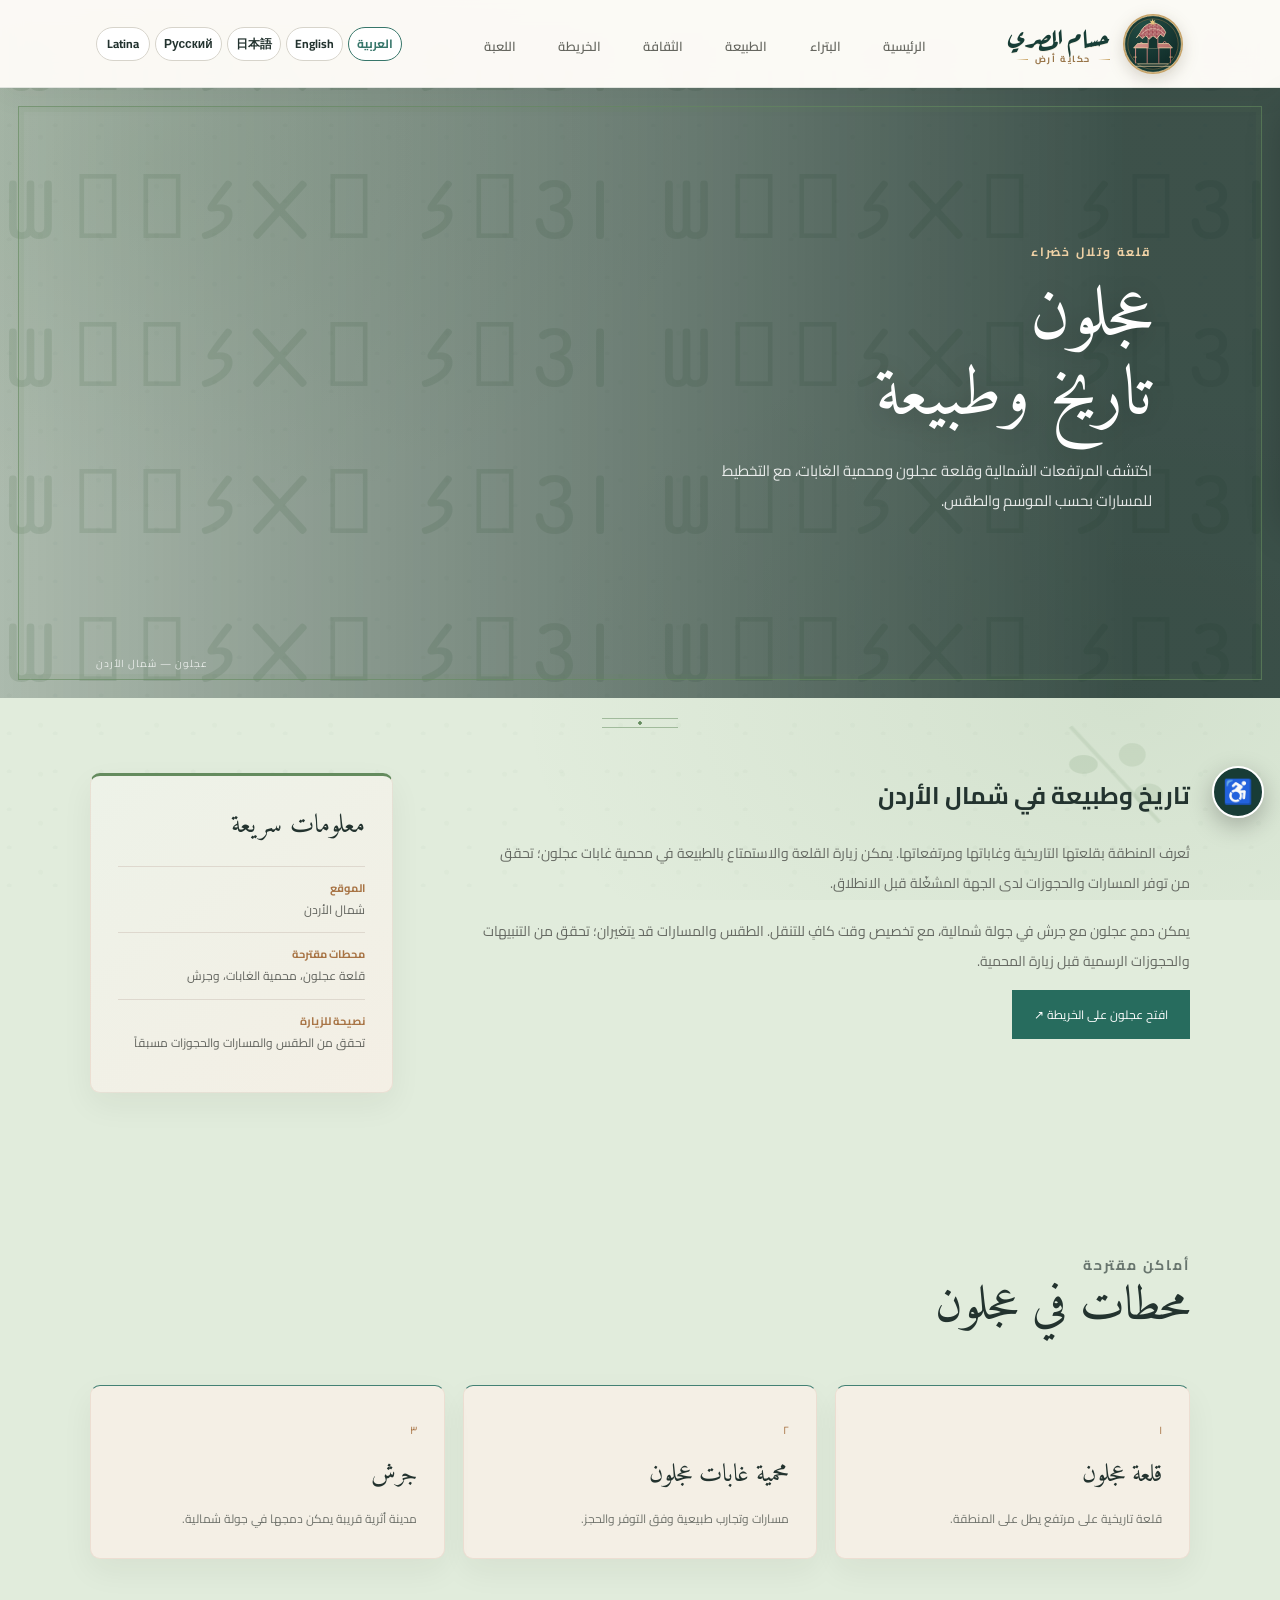
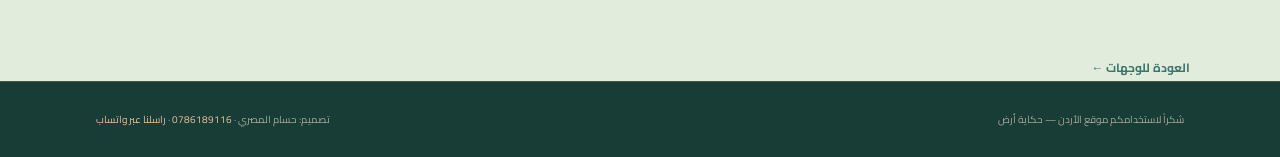
==== ajloun.html @ 3e98d887 "Improve responsive layout and mobile game controls" ====
<!doctype html>
<html lang="ar" dir="rtl">
<head>
  <meta charset="utf-8">
  <meta name="viewport" content="width=device-width, initial-scale=1">
  <meta name="description" content="دليل زيارة عجلون: القلعة التاريخية ومحمية الغابات ونصائح التحقق من المسارات.">
  <meta name="robots" content="index, follow, max-image-preview:large">
  <title>عجلون | دليل الزيارة</title>
  <link rel="stylesheet" href="style.css?v=2">
</head>
<body class="page-ajloun">
  <header class="site-header">
    <a class="brand" href="hussam.html"><img class="brand-mark" src="brand-mark.svg" alt=""><span><strong>حسام المصري</strong><small>حكاية أرض</small></span></a>
    <nav class="main-nav" aria-label="التنقل الرئيسي">
      <a href="hussam.html">الرئيسية</a><a href="petra.html">البتراء</a><a href="nature.html">الطبيعة</a><a href="culture.html">الثقافة</a><a href="map.html">الخريطة</a><a href="game.html">اللعبة</a>
    </nav>
  </header>
  <main id="main-content">
    <section class="hero article-hero hero-ajloun">
      <div class="hero-content"><p class="eyebrow">قلعة وتلال خضراء</p><h1>عجلون<br>تاريخ وطبيعة</h1><p class="hero-copy">اكتشف المرتفعات الشمالية وقلعة عجلون ومحمية الغابات، مع التخطيط للمسارات بحسب الموسم والطقس.</p></div>
      <div class="hero-caption">عجلون — شمال الأردن</div>
    </section>
    <section class="article-layout section-wrap">
      <article class="article-copy">
        <h2>تاريخ وطبيعة في شمال الأردن</h2>
        <p>تُعرف المنطقة بقلعتها التاريخية وغاباتها ومرتفعاتها. يمكن زيارة القلعة والاستمتاع بالطبيعة في محمية غابات عجلون؛ تحقق من توفر المسارات والحجوزات لدى الجهة المشغّلة قبل الانطلاق.</p>
        <p>يمكن دمج عجلون مع جرش في جولة شمالية، مع تخصيص وقت كافٍ للتنقل. الطقس والمسارات قد يتغيران؛ تحقق من التنبيهات والحجوزات الرسمية قبل زيارة المحمية.</p>
        <a class="button button-dark" href="https://www.google.com/maps/search/?api=1&amp;query=Ajloun%2C%20Jordan" target="_blank" rel="noopener noreferrer">افتح عجلون على الخريطة ↗</a>
      </article>
      <aside class="fact-card">
        <h3>معلومات سريعة</h3>
        <ul>
          <li><strong>الموقع</strong>شمال الأردن</li>
          <li><strong>محطات مقترحة</strong>قلعة عجلون، محمية الغابات، وجرش</li>
          <li><strong>نصيحة للزيارة</strong>تحقق من الطقس والمسارات والحجوزات مسبقاً</li>
        </ul>
      </aside>
    </section>
    <section class="section-wrap">
      <div class="section-heading"><p class="eyebrow eyebrow-dark">أماكن مقترحة</p><h2>محطات في عجلون</h2></div>
      <div class="culture-list">
        <article class="culture-item"><span>١</span><h3>قلعة عجلون</h3><p>قلعة تاريخية على مرتفع يطل على المنطقة.</p></article>
        <article class="culture-item"><span>٢</span><h3>محمية غابات عجلون</h3><p>مسارات وتجارب طبيعية وفق التوفر والحجز.</p></article>
        <article class="culture-item"><span>٣</span><h3>جرش</h3><p>مدينة أثرية قريبة يمكن دمجها في جولة شمالية.</p></article>
      </div>
    </section>
    <p class="section-wrap"><a class="text-link" href="hussam.html#destinations">العودة للوجهات ←</a></p>
  </main>
  <footer class="site-footer">
    <span>شكراً لاستخدامكم موقع الأردن — حكاية أرض</span>
    <span>تصميم: حسام المصري · <a href="tel:0786189116" dir="ltr">0786189116</a> · <a href="https://wa.me/962786189116?text=%D9%85%D8%B1%D8%AD%D8%A8%D8%A7" target="_blank" rel="noopener noreferrer">راسلنا عبر واتساب</a></span>
  </footer>
  <script src="translation.js" defer></script>
  <script src="accessibility.js" defer></script>
</body>
</html>
---- style.css ----
@import url('https://fonts.googleapis.com/css2?family=Amiri:wght@400;700&family=Aref+Ruqaa:wght@400;700&family=Cairo:wght@400;500;600;700;800&family=Noto+Sans+Nabataean&display=swap');

:root {
  color-scheme: light;
  --ink: #23332f;
  --muted: #727a72;
  --sand: #f4efe5;
  --rust: #a87445;
  --deep: #183c36;
}

* { box-sizing: border-box; }
html { scroll-behavior: smooth; }
body { margin: 0; color: var(--ink); background: #fcfaf6; font-family: "Cairo", Arial, sans-serif; }
a { color: inherit; text-decoration: none; }

.site-header {
  min-height: 82px; padding: 0 7.5%; display: flex; align-items: center;
  justify-content: space-between; gap: 30px; background: #fff;
}
.brand { display: inline-flex; align-items: center; gap: 12px; color: #173d36; font-size: 21px; font-weight: 800; line-height: 1.15; transition: color .2s ease; }
.brand > span { display: flex; flex-direction: column; align-items: flex-start; }
.brand strong { color: inherit; font-family: "Aref Ruqaa", "Amiri", serif; font-size: 27px; font-weight: 700; line-height: 1; white-space: nowrap; text-shadow: 0 1px 0 rgba(198, 162, 103, .14); }
.brand small { display: flex; align-items: center; gap: 7px; margin-top: 5px; color: #987549; font-size: 9px; font-weight: 700; letter-spacing: 1.6px; }
.brand small::before, .brand small::after { width: 12px; height: 1px; background: linear-gradient(90deg, transparent, #c9a363); content: ""; }
.brand-mark { width: 62px; height: 62px; display: block; flex: 0 0 auto; object-fit: contain; filter: drop-shadow(0 5px 8px rgba(67, 48, 23, .2)); transition: transform .25s ease, filter .25s ease; }
.brand:hover { color: #987549; }
.brand:hover .brand-mark { transform: translateY(-2px); filter: drop-shadow(0 7px 10px rgba(150, 112, 52, .32)); }
.main-nav { display: flex; align-items: center; gap: clamp(18px, 3.3vw, 48px); }
.main-nav a { position: relative; padding: 30px 0 26px; color: #65665f; font-size: 13px; font-weight: 600; transition: color .2s ease; }
.main-nav a:hover, .main-nav a.active { color: var(--rust); }
.main-nav a.active::after { position: absolute; right: 0; bottom: 17px; width: 20px; height: 2px; background: var(--rust); content: ""; }

.hero { position: relative; min-height: 570px; display: flex; align-items: center; padding: 70px 10%; color: #fff; background-position: center; background-size: cover; isolation: isolate; }
.hero::before { position: absolute; z-index: -1; inset: 0; background: linear-gradient(90deg, rgba(20,25,22,.75), rgba(20,25,22,.26) 72%, rgba(20,25,22,.12)); content: ""; }
.hero-home { background-image: url("https://thumb.wikimedia.org/wikipedia/commons/thumb/c/c4/Al_Khazneh_02.jpg/1280px-Al_Khazneh_02.jpg"); }
.hero-petra { background-image: url("https://thumb.wikimedia.org/wikipedia/commons/thumb/6/62/Al_Khazneh_Petra_edit_2.jpg/1280px-Al_Khazneh_Petra_edit_2.jpg"); }
.hero-amman { background-image: url("https://thumb.wikimedia.org/wikipedia/commons/thumb/7/7f/Amman%2C_City_centre%2C_Jordan.jpg/1280px-Amman%2C_City_centre%2C_Jordan.jpg"); }
.hero-ajloun { background-image: url("https://thumb.wikimedia.org/wikipedia/commons/thumb/4/4d/Ajloun_Forest_Reserve_in_Jordan_kz05.jpg/1280px-Ajloun_Forest_Reserve_in_Jordan_kz05.jpg"); }
.hero-aqaba { background-image: url("https://thumb.wikimedia.org/wikipedia/commons/thumb/4/40/Aqaba_jordan_gandor_2024_%282%29.jpg/1280px-Aqaba_jordan_gandor_2024_%282%29.jpg"); }
.hero-nature { background-image: url("https://thumb.wikimedia.org/wikipedia/commons/thumb/c/c2/Wadi_rum_desert.jpg/1280px-Wadi_rum_desert.jpg"); }
.hero-culture { background-image: url("https://thumb.wikimedia.org/wikipedia/commons/thumb/7/7f/Amman%2C_City_centre%2C_Jordan.jpg/1280px-Amman%2C_City_centre%2C_Jordan.jpg"); }
.hero-content { max-width: 610px; }
.eyebrow { margin: 0 0 15px; color: #efd1a5; font-size: 12px; font-weight: 700; letter-spacing: 2px; }
h1, h2, h3, p { margin-top: 0; }
.hero h1 { margin-bottom: 20px; font-family: "Amiri", Georgia, serif; font-size: clamp(48px, 7vw, 83px); font-weight: 400; line-height: 1.13; }
.hero-copy { max-width: 475px; margin-bottom: 30px; color: rgba(255,255,255,.86); font-size: 15px; line-height: 2; }
.button { display: inline-flex; align-items: center; gap: 20px; padding: 12px 21px; border: 1px solid rgba(255,255,255,.65); color: #fff; font-size: 12px; transition: background .2s ease, color .2s ease; }
.button:hover { color: var(--ink); background: #fff; }
.hero-caption { position: absolute; left: 7.5%; bottom: 25px; color: rgba(255,255,255,.75); font-size: 10px; letter-spacing: 1px; }

.section-wrap { width: min(1120px, 85%); margin: 0 auto; }
.intro { display: grid; grid-template-columns: 1fr 1fr; gap: 70px; align-items: end; padding: 82px 0 52px; }
.eyebrow-dark { color: var(--rust); }
.intro h2, .section-heading h2 { margin: 0; font-family: "Amiri", Georgia, serif; font-size: clamp(34px, 4vw, 48px); font-weight: 400; line-height: 1.2; }
.intro > p { margin: 0; color: #71736c; font-size: 14px; line-height: 2.2; }
.feature-grid { display: grid; grid-template-columns: repeat(3, 1fr); gap: 22px; padding-bottom: 90px; }
.feature-card { position: relative; min-height: 355px; display: flex; flex-direction: column; justify-content: flex-end; overflow: hidden; padding: 25px; color: #fff; isolation: isolate; }
.feature-card::after { position: absolute; z-index: -1; inset: 0; background: linear-gradient(180deg, transparent 20%, rgba(15,18,16,.76)); content: ""; transition: background .25s ease; }
.feature-card:hover::after { background: linear-gradient(180deg, rgba(15,18,16,.05), rgba(15,18,16,.88)); }
.feature-card img { position: absolute; z-index: -2; inset: 0; width: 100%; height: 100%; object-fit: cover; transition: transform .45s ease; }
.feature-card:hover img { transform: scale(1.05); }
.card-number { margin-bottom: 7px; color: #e8c69d; font-size: 10px; letter-spacing: 1.5px; }
.card-title { font-family: "Amiri", Georgia, serif; font-size: 29px; }
.card-link { margin-top: 6px; color: rgba(255,255,255,.76); font-size: 11px; }
.quote-band { padding: 56px 20px; color: #fff; text-align: center; background: var(--deep); }
.quote-band p { margin-bottom: 9px; font-family: "Amiri", Georgia, serif; font-size: clamp(25px, 4vw, 38px); }
.quote-band span { color: #c7b294; font-size: 11px; }

.article-hero { min-height: 470px; }
.article-hero h1 { font-size: clamp(48px, 6vw, 70px); }
.article-layout { display: grid; grid-template-columns: minmax(0, 1.4fr) minmax(230px, .6fr); gap: 65px; padding: 75px 0; }
.article-copy h2, .section-heading h2 { margin-bottom: 20px; }
.article-copy p { color: #666a63; font-size: 14px; line-height: 2.15; }
.article-copy p + p { margin-top: 18px; }
.fact-card { align-self: start; padding: 27px; background: var(--sand); }
.fact-card h3 { margin-bottom: 18px; font-family: "Amiri", Georgia, serif; font-size: 26px; font-weight: 400; }
.fact-card ul { margin: 0; padding: 0; list-style: none; }
.fact-card li { padding: 12px 0; border-top: 1px solid #ded8ce; color: #62645e; font-size: 12px; line-height: 1.8; }
.fact-card strong { display: block; color: var(--rust); font-size: 11px; }
.image-pair { display: grid; grid-template-columns: 1.2fr .8fr; gap: 18px; margin-bottom: 24px; }
.image-pair img { width: 100%; height: 270px; object-fit: cover; }
.image-pair img:last-child { height: 220px; margin-top: 50px; }
.section-heading { padding: 70px 0 28px; }
.section-heading p { max-width: 650px; margin: 13px 0 0; color: var(--muted); font-size: 14px; line-height: 2; }
.place-grid { display: grid; grid-template-columns: repeat(2, 1fr); gap: 30px; padding-bottom: 85px; }
.place-card { background: var(--sand); }
.place-card img { display: block; width: 100%; height: 285px; object-fit: cover; }
.place-card div { padding: 23px 25px; }
.place-card h3 { margin-bottom: 7px; font-family: "Amiri", Georgia, serif; font-size: 27px; font-weight: 400; }
.place-card p { margin: 0; color: #70736c; font-size: 13px; line-height: 2; }
.culture-list { display: grid; grid-template-columns: repeat(3, 1fr); gap: 18px; padding-bottom: 85px; }
.culture-item { padding: 27px; border-top: 2px solid var(--rust); background: var(--sand); }
.culture-item span { color: var(--rust); font-size: 11px; }
.culture-item h3 { margin: 10px 0; font-family: "Amiri", Georgia, serif; font-size: 25px; font-weight: 400; }
.culture-item p { margin: 0; color: #70736c; font-size: 12px; line-height: 2; }
.site-footer { display: flex; justify-content: space-between; gap: 20px; padding: 24px 7.5%; color: #aaa99f; background: #1d211d; font-size: 10px; }

.hero-petra { background-image: url("https://thumb.wikimedia.org/wikipedia/commons/thumb/6/62/Al_Khazneh_Petra_edit_2.jpg/1280px-Al_Khazneh_Petra_edit_2.jpg"); }
.hero { min-height: 610px; }
.hero::before { background: linear-gradient(90deg, rgba(20,18,17,.76), rgba(20,18,17,.24) 72%, rgba(20,18,17,.08)); }
.site-header { position: sticky; z-index: 5; top: 0; min-height: 88px; border-bottom: 1px solid rgba(169, 82, 56, .12); background: rgba(255,255,255,.94); box-shadow: 0 8px 28px rgba(39,30,22,.045); backdrop-filter: blur(14px); }
.language-switcher { display: flex; flex: 0 0 auto; flex-wrap: wrap; justify-content: center; gap: 5px; }
.language-toggle {
  flex-shrink: 0;
  min-width: 54px;
  height: 34px;
  padding: 0 8px;
  border: 1px solid #d7d4cb;
  border-radius: 999px;
  color: var(--ink);
  background: #fff;
  cursor: pointer;
  font: 700 12px "Cairo", Arial, sans-serif;
  transition: border-color .2s ease, color .2s ease;
}
.language-toggle:hover, .language-toggle.active { border-color: #37766a; color: #37766a; }
.language-toggle:focus-visible { outline: 3px solid #37766a; outline-offset: 2px; }
html[dir="ltr"] .main-nav a.active::after { right: auto; left: 0; }

.map-hero {
  min-height: 250px;
  display: flex;
  align-items: center;
  padding: 55px 7.5%;
  background: linear-gradient(135deg, #183c36, #2f6658);
  color: #fff;
}
.map-hero h1 { margin: 0 0 10px; font-family: "Amiri", Georgia, serif; font-size: clamp(38px, 5vw, 58px); }
.map-hero p:last-child { max-width: 620px; color: rgba(255,255,255,.85); line-height: 2; }
.map-section { padding: 55px 0 25px; }
.map-toolbar {
  display: grid;
  grid-template-columns: auto minmax(180px, 1fr) auto minmax(180px, .8fr) auto;
  align-items: center;
  gap: 12px;
  margin-bottom: 16px;
  padding: 16px;
  border: 1px solid rgba(42,84,71,.12);
  border-radius: 12px;
  background: #fff;
  box-shadow: 0 10px 30px rgba(31,56,48,.07);
}
.map-toolbar label { font-size: 12px; font-weight: 700; }
.map-toolbar input, .map-toolbar select {
  min-height: 44px;
  border: 1px solid #cfcac0;
  border-radius: 7px;
  padding: 8px 10px;
  color: var(--ink);
  background: #fff;
  font: 13px "Cairo", Arial, sans-serif;
}
.map-route-button {
  min-height: 44px;
  border: 0;
  border-radius: 7px;
  padding: 10px 15px;
  color: #fff;
  background: #276c5e;
  cursor: pointer;
  font: 700 12px "Cairo", Arial, sans-serif;
}
.map-section iframe { display: block; width: 100%; height: 520px; border: 0; border-radius: 12px; box-shadow: 0 16px 36px rgba(31,56,48,.12); }
.panorama-section { padding-bottom: 75px; }
.panorama-grid { display: grid; grid-template-columns: repeat(3, 1fr); gap: 20px; }
.panorama-card { overflow: hidden; border-radius: 12px; background: var(--sand); box-shadow: 0 12px 28px rgba(31,56,48,.08); }
.panorama-card img { width: 100%; height: 220px; object-fit: cover; }
.panorama-card div { padding: 18px 20px 22px; }
.panorama-card span { color: #37766a; font-size: 11px; }
.panorama-card h3 { margin: 6px 0 12px; font-family: "Amiri", Georgia, serif; font-size: 25px; }
.panorama-card a { color: #37766a; font-size: 12px; font-weight: 700; }

.skip-link {
  position: fixed;
  z-index: 10000;
  top: -80px;
  left: 12px;
  padding: 12px 16px;
  border-radius: 6px;
  color: #fff;
  background: #111;
  font-weight: 700;
}
.skip-link:focus { top: 12px; }

.a11y-panel {
  position: fixed;
  z-index: 9999;
  top: 96px;
  right: 16px;
  width: min(330px, calc(100vw - 32px));
  padding: 16px;
  border: 2px solid #183c36;
  border-radius: 12px;
  background: #fff;
  box-shadow: 0 14px 40px rgba(0,0,0,.25);
  transform: translateX(calc(100% + 24px));
  transition: transform .25s ease;
}
.a11y-panel.open { transform: translateX(0); }
.a11y-toggle {
  position: fixed;
  z-index: 9998;
  right: 16px;
  bottom: 82px;
  width: 52px;
  height: 52px;
  border: 2px solid #fff;
  border-radius: 50%;
  color: #fff;
  background: #183c36;
  box-shadow: 0 8px 24px rgba(0,0,0,.25);
  cursor: pointer;
  font-size: 24px;
}
.a11y-panel h2 { margin: 0 0 12px; font-size: 20px; }
.a11y-grid { display: grid; grid-template-columns: 1fr 1fr; gap: 8px; }
.a11y-action {
  min-height: 44px;
  border: 1px solid #183c36;
  border-radius: 7px;
  color: #183c36;
  background: #f7f5ef;
  cursor: pointer;
  font: 700 12px "Cairo", Arial, sans-serif;
}
.a11y-action.active { color: #fff; background: #183c36; }
.a11y-status { min-height: 20px; margin: 10px 0 0; color: #4a514d; font-size: 12px; }

body.a11y-high-contrast { --ink: #000; --muted: #111; --sand: #fff; background: #fff; }
body.a11y-high-contrast a, body.a11y-high-contrast p, body.a11y-high-contrast h1,
body.a11y-high-contrast h2, body.a11y-high-contrast h3, body.a11y-high-contrast span { color: #000 !important; }
body.a11y-high-contrast .hero::before { background: rgba(0,0,0,.72) !important; }
body.a11y-protanopia { filter: sepia(.25) saturate(.7) hue-rotate(-12deg); }
body.a11y-deuteranopia { filter: sepia(.2) saturate(.72) hue-rotate(12deg); }
body.a11y-tritanopia { filter: sepia(.18) saturate(.75) hue-rotate(175deg); }
body.a11y-grayscale { filter: grayscale(1); }
body.a11y-readable-text { font-size: 18px; line-height: 1.9; }
body.a11y-readable-text p, body.a11y-readable-text li, body.a11y-readable-text a,
body.a11y-readable-text summary { line-height: 1.9 !important; }
body.a11y-large-text { font-size: 20px; }
body.a11y-large-text p, body.a11y-large-text li, body.a11y-large-text a,
body.a11y-large-text summary { font-size: 1.15em !important; line-height: 1.9 !important; }
body.a11y-dyslexia * { font-family: "Trebuchet MS", Arial, sans-serif !important; letter-spacing: .04em; }
body.a11y-paused *, body.a11y-paused *::before, body.a11y-paused *::after {
  animation-play-state: paused !important;
  transition: none !important;
  scroll-behavior: auto !important;
}

@media (max-width: 700px) {
  .a11y-toggle { right: 14px; bottom: 76px; }
  .a11y-panel { top: 148px; right: 14px; }
  .map-toolbar { grid-template-columns: 1fr; }
  .map-toolbar label { margin-top: 4px; }
  .map-section iframe { height: 420px; }
  .panorama-grid { grid-template-columns: 1fr; }
}
.main-nav a.active::after { width: 100%; }
.hero-content { animation: rise-in .85s both; }
.hero h1 { text-shadow: 0 4px 28px rgba(0,0,0,.24); }
.button { border-color: #e6c19a; background: rgba(125,62,41,.25); backdrop-filter: blur(8px); }
.button:hover { border-color: #fff; transform: translateY(-2px); }
.section-wrap { width: min(1160px, 86%); }
.intro { gap: 9%; }
.feature-card { border-radius: 4px; box-shadow: 0 16px 35px rgba(39,30,22,.12); transition: transform .3s ease, box-shadow .3s ease; }
.feature-card:hover { transform: translateY(-7px); box-shadow: 0 25px 48px rgba(39,30,22,.2); }
.feature-card img { transition: transform .7s cubic-bezier(.2,.7,.2,1); }
.quote-band { position: relative; overflow: hidden; background: radial-gradient(ellipse at 50% 140%, #66513b, #222820 70%); }
.quote-band::before, .quote-band::after { position: absolute; top: 50%; width: 60px; height: 1px; background: #b89368; content: ""; }
.quote-band::before { right: 12%; }
.quote-band::after { left: 12%; }
.article-layout { gap: 8%; }
.fact-card, .place-card, .culture-item { border: 1px solid rgba(169,82,56,.1); box-shadow: 0 12px 32px rgba(40,31,24,.055); }
.fact-card { border-top: 3px solid var(--rust); }
.image-pair img { border-radius: 3px; object-fit: cover; box-shadow: 0 15px 34px rgba(39,30,22,.12); }
.place-card { overflow: hidden; transition: transform .3s ease, box-shadow .3s ease; }
.place-card:hover { transform: translateY(-5px); box-shadow: 0 20px 38px rgba(40,31,24,.12); }
.culture-item { transition: transform .25s ease, border-color .25s ease; }
.culture-item:hover { transform: translateY(-4px); border-color: rgba(169,82,56,.45); }
.site-footer { align-items: center; padding-top: 28px; padding-bottom: 28px; border-top: 1px solid rgba(206,173,128,.25); }
.site-footer a { color: #e6c19a; direction: ltr; unicode-bidi: isolate; }
.site-footer a:hover { color: #fff; }
.rating-section { padding: 72px 20px 78px; text-align: center; background: linear-gradient(180deg, #fffdfa, #f5f0e8); }
.rating-section h2 { margin: 0 0 10px; font-family: "Amiri", Georgia, serif; font-size: clamp(32px, 4vw, 45px); font-weight: 400; }
.rating-section > p:not(.eyebrow) { margin-bottom: 19px; color: var(--muted); font-size: 13px; }
.rating-form { display: flex; flex-direction: column; align-items: center; gap: 15px; }
.star-picker { display: flex; direction: ltr; gap: 5px; }
.star-button { padding: 0 5px; border: 0; color: #d3cec4; background: transparent; cursor: pointer; font-size: 36px; line-height: 1; transition: color .18s ease, transform .18s ease; }
.star-button:hover, .star-button.selected { color: #c8893c; transform: scale(1.13); }
.star-button:focus-visible, .rating-submit:focus-visible { outline: 3px solid #c8893c; outline-offset: 4px; }
.rating-submit { padding: 11px 26px; border: 0; border-radius: 2px; color: #fff; background: var(--rust); cursor: pointer; font: inherit; font-size: 12px; transition: transform .2s ease, background .2s ease; }
.rating-submit:hover { transform: translateY(-2px); background: #87412d; }
.rating-message { min-height: 23px; margin: 0; color: #6d704f; font-size: 13px; }
.rating-feedback { display: flex; align-items: center; justify-content: center; gap: 10px; min-height: 56px; }
.rating-face { display: grid; place-items: center; width: 52px; height: 52px; border: 2px solid #c8893c; border-radius: 50%; background: #fff8e8; font-size: 31px; line-height: 1; }
.rating-emotion { margin: 0; color: #5f665f; font-size: 13px; }
.rating-comment { margin-top: 2px; color: var(--ink); font-size: 12px; font-weight: 700; }
.rating-form textarea { width: min(520px, 100%); resize: vertical; border: 1px solid #cfc8ba; border-radius: 8px; padding: 12px 14px; color: var(--ink); background: #fff; font: 13px "Cairo", Arial, sans-serif; }
.rating-form textarea:focus { border-color: #37766a; outline: 3px solid rgba(55,118,106,.18); }
.rating-privacy-note { margin: -7px 0 16px; color: var(--muted); font-size: 11px; }
.rating-message a { display: inline-block; margin-top: 6px; color: var(--deep); text-decoration: underline; text-underline-offset: 3px; }
.destination-detail-link { display: inline-block; margin: 0 25px 22px; color: var(--deep); font-size: 12px; font-weight: 700; }
.destination-detail-link:hover { color: var(--rust); }
.itinerary-section { padding-bottom: 65px; }
.itinerary-section .section-heading { padding-top: 25px; }
.itinerary-grid { display: grid; grid-template-columns: repeat(3, minmax(0, 1fr)); gap: 18px; }
.itinerary-card { display: flex; flex-direction: column; padding: 23px; border: 1px solid rgba(169,82,56,.12); background: #fff; box-shadow: 0 12px 30px rgba(40,31,24,.05); }
.itinerary-days { color: var(--rust); font-size: 12px; font-weight: 700; }
.itinerary-card h3 { margin: 8px 0; font-family: "Amiri", Georgia, serif; font-size: 25px; font-weight: 400; }
.itinerary-card ol { flex: 1; margin: 0 0 18px; padding-inline-start: 22px; color: #70736c; font-size: 12px; line-height: 2; }
.itinerary-card > a { color: var(--deep); font-size: 11px; font-weight: 700; text-decoration: underline; text-underline-offset: 3px; }
.itinerary-note { margin: 22px 0 0; padding: 16px 18px; color: #656b63; background: var(--sand); font-size: 12px; line-height: 2; }
.itinerary-note a { color: var(--deep); font-weight: 700; text-decoration: underline; text-underline-offset: 3px; }

@keyframes rise-in {
  from { opacity: 0; transform: translateY(18px); }
  to { opacity: 1; transform: translateY(0); }
}

@media (max-width: 1100px) {
  .site-header { flex-wrap: wrap; justify-content: center; gap: 12px; padding-top: 10px; padding-bottom: 10px; }
  .main-nav { order: 3; flex: 1 0 100%; justify-content: center; }
  .language-switcher { margin-inline-start: auto; }
}

@media (max-width: 700px) {
  .site-header { min-height: unset; flex-direction: column; gap: 4px; padding: 15px 6% 0; }
  .brand { gap: 10px; font-size: 20px; }
  .brand strong { font-size: 25px; }
  .brand-mark { width: 55px; height: 55px; }
  .language-switcher { width: 100%; margin-inline-start: 0; padding: 5px 0 10px; }
  .main-nav { order: 0; flex: 0 1 auto; }
  .language-toggle { flex: 1 1 auto; min-width: 0; max-width: 96px; padding: 0 6px; font-size: 11px; }
  .main-nav { width: 100%; justify-content: flex-start; gap: 20px; overflow-x: auto; scrollbar-width: none; }
  .main-nav::-webkit-scrollbar { display: none; }
  .main-nav a { flex: 0 0 auto; padding: 15px 0 18px; font-size: 11px; }
  .main-nav a.active::after { bottom: 9px; }
  .hero { min-height: 500px; padding: 55px 8%; }
  .hero::before { background: linear-gradient(90deg, rgba(20,25,22,.78), rgba(20,25,22,.27)); }
  .hero-caption { left: 8%; }
  .section-wrap { width: 84%; }
  .intro { grid-template-columns: 1fr; gap: 18px; padding: 57px 0 35px; }
  .feature-grid { grid-template-columns: 1fr; gap: 14px; padding-bottom: 58px; }
  .feature-card { min-height: 290px; }
  .article-layout { grid-template-columns: 1fr; gap: 25px; padding: 48px 0; }
  .image-pair { gap: 10px; }
  .image-pair img { height: 205px; }
  .image-pair img:last-child { height: 170px; margin-top: 35px; }
  .place-grid, .culture-list { grid-template-columns: 1fr; }
  .itinerary-grid { grid-template-columns: 1fr; }
  .place-card img { height: 240px; }
  .section-heading { padding-top: 50px; }
  .site-footer { flex-direction: column; gap: 7px; padding: 20px 8%; }
  .hero { min-height: 540px; }
  .quote-band::before, .quote-band::after { width: 24px; }
  .quote-band::before { right: 5%; }
  .quote-band::after { left: 5%; }
  .rating-section { padding: 58px 18px; }
}

@media (prefers-reduced-motion: reduce) {
  *, *::before, *::after { scroll-behavior: auto !important; animation-duration: .01ms !important; animation-iteration-count: 1 !important; transition-duration: .01ms !important; }
}

.hero-actions { display: flex; flex-wrap: wrap; gap: 12px; }
.button-outline { border-color: rgba(255,255,255,.55); background: rgba(255,255,255,.1); }
.destination-section { padding: 18px 0 78px; background: #fbf9f5; }
.destination-section .section-heading { padding-top: 65px; }
.destination-grid { display: grid; grid-template-columns: repeat(4, minmax(0, 1fr)); gap: 18px; }
.destination-card { overflow: hidden; border: 1px solid rgba(169,82,56,.1); background: #fff; box-shadow: 0 12px 30px rgba(40,31,24,.055); transition: transform .25s ease, box-shadow .25s ease; }
.destination-card:hover { transform: translateY(-5px); box-shadow: 0 20px 36px rgba(40,31,24,.12); }
.destination-card img { display: block; width: 100%; height: 190px; object-fit: cover; }
.destination-card > div { padding: 18px 19px 21px; }
.destination-card span { color: var(--rust); font-size: 10px; font-weight: 700; }
.destination-card h3 { margin: 5px 0 8px; font-family: "Amiri", Georgia, serif; font-size: 25px; font-weight: 400; }
.destination-card p { margin: 0; color: #70736c; font-size: 12px; line-height: 1.95; }
.text-link { display: inline-block; margin-top: 12px; color: var(--rust); font-size: 12px; font-weight: 700; }
.text-link:hover { color: #743925; }
.media-section { padding-bottom: 78px; }
.media-section .section-heading { padding-top: 64px; }
.video-grid { display: grid; grid-template-columns: repeat(2, minmax(0, 1fr)); gap: 20px; }
.video-card { margin: 0; padding: 12px; border: 1px solid rgba(169,82,56,.12); background: #fff; box-shadow: 0 18px 42px rgba(40,31,24,.1); }
.video-card video { display: block; width: 100%; max-height: 620px; aspect-ratio: 16 / 9; background: #1d211d; object-fit: contain; }
.video-card figcaption { padding: 13px 8px 3px; color: var(--muted); font-size: 11px; line-height: 1.8; }
.video-card figcaption a { color: var(--rust); text-decoration: underline; text-underline-offset: 3px; }
.planning-section { padding: 70px 0; background: var(--sand); }
.planning-layout { display: grid; grid-template-columns: .9fr 1.1fr; gap: 8%; align-items: start; }
.planning-layout h2 { margin: 0 0 13px; font-family: "Amiri", Georgia, serif; font-size: clamp(32px, 4vw, 45px); font-weight: 400; line-height: 1.2; }
.planning-layout > div:first-child > p:not(.eyebrow) { margin-bottom: 22px; color: #70736c; font-size: 13px; line-height: 2; }
.button-dark { border-color: var(--rust); color: #fff; background: var(--rust); }
.button-dark:hover { color: #fff; background: #87412d; }
.travel-tips { border-top: 1px solid #ded8ce; }
.travel-tips details { border-bottom: 1px solid #ded8ce; }
.travel-tips summary { position: relative; padding: 17px 0; color: var(--ink); cursor: pointer; font-size: 13px; font-weight: 700; list-style: none; }
.travel-tips summary::-webkit-details-marker { display: none; }
.travel-tips summary::after { position: absolute; left: 3px; color: var(--rust); content: "+"; font-size: 19px; line-height: 1; }
.travel-tips details[open] summary::after { content: "−"; }
.travel-tips details p { margin: 0; padding: 0 0 17px; color: #70736c; font-size: 12px; line-height: 1.95; }
.whatsapp-float { position: fixed; z-index: 8; right: 22px; bottom: 22px; display: inline-flex; align-items: center; gap: 10px; padding: 12px 18px; border: 1px solid rgba(255,255,255,.25); border-radius: 999px; color: #fff; background: #178b55; box-shadow: 0 8px 24px rgba(21,83,55,.28); font-size: 12px; font-weight: 700; transition: transform .2s ease, background .2s ease; }
.whatsapp-float:hover { transform: translateY(-3px); color: #fff; background: #116f43; }
.whatsapp-float span { font-size: 15px; }
.whatsapp-float:focus-visible, .text-link:focus-visible, .video-card a:focus-visible { outline: 3px solid #c8893c; outline-offset: 4px; }

@media (max-width: 900px) {
  .destination-grid { grid-template-columns: repeat(2, minmax(0, 1fr)); }
}

@media (max-width: 700px) {
  .hero-actions { gap: 9px; }
  .hero-actions .button { padding: 11px 14px; gap: 10px; }
  .destination-section { padding-bottom: 55px; }
  .destination-section .section-heading, .media-section .section-heading { padding-top: 50px; }
  .destination-grid { gap: 12px; }
  .destination-card img { height: 150px; }
  .destination-card > div { padding: 14px; }
  .destination-card h3 { font-size: 23px; }
  .destination-card p { font-size: 11px; }
  .media-section { padding-bottom: 55px; }
  .video-grid { grid-template-columns: 1fr; gap: 14px; }
  .video-card { padding: 7px; }
  .planning-section { padding: 52px 0; }
  .planning-layout { grid-template-columns: 1fr; gap: 28px; }
  .whatsapp-float { right: 14px; bottom: 14px; padding: 11px 15px; }
  .site-footer { padding-bottom: 75px; }
}

@media (max-width: 380px) {
  .destination-grid { grid-template-columns: 1fr; }
  .destination-card img { height: 205px; }
}

body { background: #fcfaf6; }
.site-header { background: rgba(252,250,246,.96); border-bottom-color: rgba(36,77,67,.12); }
.main-nav a:hover, .main-nav a.active { color: #267164; }
.main-nav a.active::after { background: #267164; }
.hero { background-position: center; }
.hero::before { background: linear-gradient(90deg, rgba(14,37,33,.25), rgba(14,37,33,.78) 88%); }
.hero-home { background-position: center 54%; }
.hero-petra { background-position: center 47%; }
.hero-nature { background-position: center 55%; }
.hero-culture { background-position: center 54%; }
.eyebrow-dark { color: #37766a; }
.button-dark { border-color: #276c5e; background: #276c5e; }
.button-dark:hover { background: #1c554a; }
.section-heading p, .intro > p { color: #68756e; }
.feature-card { border-radius: 12px; box-shadow: 0 15px 34px rgba(27,54,46,.13); }
.feature-card:hover { box-shadow: 0 24px 44px rgba(27,54,46,.19); }
.destination-section { background: #f3f0e8; }
.destination-card { border: 1px solid rgba(42,84,71,.1); border-radius: 12px; box-shadow: 0 12px 28px rgba(31,56,48,.08); }
.destination-card img { background: #e8e1d3; }
.destination-card:hover { box-shadow: 0 20px 36px rgba(31,56,48,.15); }
.destination-card span, .text-link { color: #37766a; }
.photo-credit { margin: 22px 0 0; color: #788078; font-size: 11px; line-height: 2; }
.photo-credit a { color: #37766a; text-decoration: underline; text-decoration-color: rgba(55,118,106,.35); text-underline-offset: 3px; }
.photo-credit a:hover { color: #a87445; }
.video-card { border-color: rgba(42,84,71,.12); border-radius: 12px; }
.video-card video { border-radius: 7px; }
.fact-card, .place-card, .culture-item { border-radius: 10px; }
.place-card { overflow: hidden; }
.image-pair img { border-radius: 10px; }
.culture-item { border-top-color: #438174; }
.quote-band { background: radial-gradient(ellipse at 50% 140%, #3b6658, #183c36 72%); }
.rating-section { background: linear-gradient(180deg, #fcfaf6, #f3f0e8); }
.rating-submit { border-radius: 5px; background: #276c5e; }
.rating-submit:hover { background: #1c554a; }
.site-footer { background: #183c36; }
.whatsapp-float { background: #188452; }

@media (max-width: 700px) {
  .hero::before { background: linear-gradient(90deg, rgba(14,37,33,.3), rgba(14,37,33,.82)); }
  .photo-credit { font-size: 10px; }
}

.game-page {
  min-height: 100vh;
  color: #e9f4ed;
  background:
    radial-gradient(ellipse at 78% 12%, rgba(71, 151, 129, .18), transparent 34rem),
    radial-gradient(ellipse at 12% 42%, rgba(176, 130, 77, .12), transparent 30rem),
    #0b1717;
}
.game-page .site-header {
  border-bottom-color: rgba(144, 198, 172, .13);
  background: rgba(10, 23, 22, .9);
}
.game-page .brand, .game-page .main-nav a { color: #dcece3; }
.game-page .brand small, .game-page .main-nav a:hover, .game-page .main-nav a.active { color: #9de2c2; }
.game-page .main-nav a.active::after { background: #79d4ad; }
.game-page .language-toggle { border-color: rgba(169, 214, 188, .35); color: #e9f4ed; background: #142523; }
.game-page .language-toggle:hover, .game-page .language-toggle.active { border-color: #9de2c2; color: #9de2c2; }
.game-hero {
  position: relative;
  min-height: 232px;
  display: flex;
  align-items: center;
  overflow: hidden;
  padding: 38px max(7%, calc((100% - 1240px) / 2));
  isolation: isolate;
}
.game-hero::before {
  position: absolute;
  z-index: -2;
  inset: 0;
  background:
    linear-gradient(100deg, rgba(8, 19, 18, .18), #0b1717 74%),
    radial-gradient(ellipse at 74% 66%, rgba(115, 214, 172, .18), transparent 35%),
    linear-gradient(120deg, #182f2c, #10211f 60%, #182b28);
  content: "";
}
.game-hero-content { position: relative; z-index: 1; width: min(700px, 100%); }
.game-kicker, .game-panel-eyebrow {
  margin: 0 0 11px;
  color: #99dec0;
  font-size: 10px;
  font-weight: 800;
  letter-spacing: 2px;
  text-transform: uppercase;
}
.game-hero h1 {
  margin: 0 0 10px;
  color: #f2f4e9;
  font-family: "Amiri", Georgia, serif;
  font-size: clamp(38px, 5vw, 58px);
  font-weight: 400;
  line-height: 1.15;
}
.game-hero-content > p:last-child { max-width: 610px; margin: 0; color: #b7c8bf; font-size: 13px; line-height: 1.9; }
.game-orbit {
  position: absolute;
  z-index: -1;
  width: 290px;
  height: 290px;
  border: 1px solid rgba(147, 226, 190, .16);
  border-radius: 50%;
  box-shadow: inset 0 0 70px rgba(100, 193, 157, .08), 0 0 70px rgba(100, 193, 157, .08);
}
.game-orbit::after {
  position: absolute;
  inset: 24px;
  border: 1px dashed rgba(216, 184, 128, .22);
  border-radius: inherit;
  content: "";
}
.game-orbit-one { top: -128px; right: 12%; }
.game-orbit-two { top: -42px; right: 24%; transform: scale(.66); }
.game-wrap { width: min(1240px, 90%); margin: 0 auto; padding: 32px 0 68px; }
.game-toolbar {
  display: flex;
  align-items: center;
  justify-content: space-between;
  gap: 14px;
  margin-bottom: 14px;
}
.game-toolbar-title { display: flex; align-items: center; gap: 10px; color: #c1d5ca; font-size: 12px; }
.game-live-dot { width: 8px; height: 8px; border-radius: 50%; background: #86e1ae; box-shadow: 0 0 15px #70e4aa; }
.game-sound-button, .game-primary-button, .game-secondary-button {
  min-height: 42px;
  border-radius: 8px;
  cursor: pointer;
  font: 700 12px "Cairo", Arial, sans-serif;
  transition: background .2s ease, border-color .2s ease, transform .2s ease;
}
.game-sound-button {
  padding: 0 15px;
  border: 1px solid rgba(167, 206, 184, .24);
  color: #cfe7d9;
  background: rgba(21, 43, 39, .78);
}
.game-sound-button:hover, .game-secondary-button:hover { border-color: rgba(138, 220, 180, .62); background: rgba(43, 75, 65, .76); }
.game-grid { display: grid; grid-template-columns: minmax(0, 1fr) 286px; gap: 16px; align-items: start; }
.game-console, .game-side-panel {
  border: 1px solid rgba(141, 195, 166, .16);
  border-radius: 16px;
  background: linear-gradient(145deg, rgba(25, 45, 41, .96), rgba(14, 29, 28, .96));
  box-shadow: 0 24px 70px rgba(0, 0, 0, .28), inset 0 1px rgba(255, 255, 255, .035);
}
.game-console { min-width: 0; padding: 13px; }
.game-hud {
  display: grid;
  grid-template-columns: minmax(112px, 1.1fr) minmax(115px, 1fr) minmax(115px, 1fr) auto;
  align-items: center;
  gap: 15px;
  padding: 7px 5px 15px;
}
.game-location { display: flex; flex-direction: column; gap: 2px; }
.game-hud-label, .game-meter-heading { color: #8fa99b; font-size: 10px; }
.game-location strong { color: #f3ead7; font-size: 17px; }
.game-meter-heading { display: flex; justify-content: space-between; gap: 8px; margin-bottom: 7px; }
.game-meter-heading strong { color: #d6e8dc; font-size: 10px; }
.game-meter-track { height: 6px; overflow: hidden; border-radius: 9px; background: rgba(5, 14, 13, .72); }
.game-meter-track span { display: block; height: 100%; border-radius: inherit; transition: width .25s ease; }
.health-fill { background: linear-gradient(90deg, #e27e61, #f3bc81); }
.water-fill { background: linear-gradient(90deg, #51aeb7, #a4ead8); }
.game-meter-track span.is-low { background: linear-gradient(90deg, #d95246, #ffae69); }
.game-collect-count { display: flex; align-items: center; gap: 6px; color: #f2d89e; font-size: 12px; font-weight: 800; white-space: nowrap; }
.game-collect-count > span:first-child { font-size: 17px; }
.game-canvas-frame {
  position: relative;
  overflow: hidden;
  border: 1px solid rgba(218, 227, 194, .24);
  border-radius: 11px;
  background: #213d38;
  box-shadow: inset 0 0 36px rgba(13, 30, 27, .32);
  isolation: isolate;
}
.game-canvas-frame canvas { display: block; width: 100%; aspect-ratio: 16 / 9; touch-action: none; }
.game-canvas-scan {
  position: absolute;
  z-index: 1;
  inset: 0;
  pointer-events: none;
  background: linear-gradient(180deg, rgba(255, 255, 255, .05), transparent 18%, transparent 85%, rgba(7, 17, 15, .16));
}
.game-canvas-label {
  position: absolute;
  z-index: 2;
  right: 13px;
  bottom: 12px;
  left: 13px;
  display: flex;
  align-items: center;
  justify-content: space-between;
  gap: 10px;
  color: rgba(255, 249, 230, .83);
  font-size: 10px;
  pointer-events: none;
  text-shadow: 0 1px 5px #17231e;
}
.game-canvas-label span:last-child { direction: ltr; font: 700 9px ui-monospace, monospace; letter-spacing: 1px; }
.game-action-row { display: flex; align-items: center; justify-content: space-between; gap: 15px; padding: 15px 4px 5px; }
.game-objective { min-height: 24px; margin: 0; color: #b6c9bf; font-size: 11px; line-height: 1.8; }
.game-actions { display: flex; flex-wrap: wrap; gap: 8px; }
.game-primary-button { padding: 0 18px; border: 1px solid #85ddb5; color: #09201a; background: linear-gradient(135deg, #a7efc9, #67c8a0); box-shadow: 0 7px 24px rgba(107, 218, 167, .15); }
.game-primary-button:hover { transform: translateY(-2px); background: #bdffda; }
.game-primary-button:disabled { cursor: not-allowed; opacity: .48; transform: none; }
.game-secondary-button { padding: 0 13px; border: 1px solid rgba(159, 199, 174, .22); color: #b7cfc0; background: rgba(14, 31, 28, .65); }
.game-secondary-button:disabled { cursor: not-allowed; opacity: .45; }
.game-keyboard-hint { margin: 8px 4px 0; color: #778e81; font-size: 10px; line-height: 1.8; }
.game-mobile-controls { display: none; }
.game-side-panel { padding: 20px 17px 17px; }
.game-panel-heading { margin-bottom: 15px; }
.game-panel-eyebrow { margin-bottom: 7px; font-size: 8px; letter-spacing: 1.7px; }
.game-panel-heading h2 { margin: 0 0 5px; color: #f0eedf; font-family: "Amiri", Georgia, serif; font-size: 28px; font-weight: 400; }
.game-panel-heading > p:last-child { margin: 0; color: #91a99b; font-size: 10px; line-height: 1.8; }
.game-stage-list { display: grid; gap: 7px; margin: 0; padding: 0; list-style: none; }
.game-stage-button {
  width: 100%;
  display: flex;
  align-items: center;
  gap: 11px;
  min-height: 53px;
  padding: 7px 10px;
  border: 1px solid rgba(151, 196, 165, .11);
  border-radius: 9px;
  color: #a9beb0;
  text-align: start;
  background: rgba(10, 23, 22, .48);
  cursor: pointer;
  font: inherit;
  transition: border-color .2s ease, background .2s ease, transform .2s ease;
}
.game-stage-button:hover:not(:disabled) { transform: translateX(-2px); border-color: rgba(137, 219, 178, .44); }
html[dir="ltr"] .game-stage-button:hover:not(:disabled) { transform: translateX(2px); }
.game-stage-button[aria-current="step"] { border-color: rgba(136, 226, 183, .44); color: #e5f3e7; background: linear-gradient(100deg, rgba(75, 139, 111, .24), rgba(22, 47, 42, .6)); }
.game-stage-button:disabled { cursor: not-allowed; opacity: .42; }
.game-stage-index { display: grid; flex: 0 0 32px; width: 32px; height: 32px; place-items: center; border: 1px solid rgba(163, 211, 176, .18); border-radius: 8px; color: #8bd6af; font: 700 10px ui-monospace, monospace; }
.game-stage-copy { display: flex; min-width: 0; flex: 1; flex-direction: column; gap: 2px; }
.game-stage-copy strong { overflow: hidden; color: inherit; font-size: 11px; text-overflow: ellipsis; white-space: nowrap; }
.game-stage-copy small { color: #748e80; font-size: 9px; }
.game-stage-arrow { color: #8be2b5; font-size: 14px; }
.game-tip-card { display: flex; align-items: flex-start; gap: 10px; margin-top: 16px; padding: 11px; border: 1px solid rgba(214, 184, 128, .13); border-radius: 9px; background: rgba(130, 100, 60, .1); }
.game-tip-card p { margin: 0; color: #b7b7a4; font-size: 10px; line-height: 1.8; }
.game-tip-icon { color: #d7bc82; font-size: 19px; line-height: 1; }
.game-back-link { display: inline-flex; align-items: center; gap: 8px; margin-top: 17px; color: #8bd6af; font-size: 10px; }
.game-back-link:hover { color: #c5ffdd; }
.game-page .site-footer { color: #82968b; background: #091311; }
.game-page .site-footer a { color: #9de2c2; }
.game-stage-button:focus-visible, .game-primary-button:focus-visible, .game-secondary-button:focus-visible,
.game-sound-button:focus-visible, .game-dpad button:focus-visible {
  outline: 3px solid #a6f1c8;
  outline-offset: 3px;
}

@media (max-width: 920px) {
  .game-grid { grid-template-columns: minmax(0, 1fr) 250px; gap: 12px; }
  .game-wrap { width: 94%; }
  .game-hud { gap: 10px; }
}
@media (max-width: 700px) {
  .game-page .site-header { padding-bottom: 0; }
  .game-page .main-nav { overflow-x: auto; justify-content: flex-start; gap: 20px; scrollbar-width: none; }
  .game-page .main-nav::-webkit-scrollbar { display: none; }
  .game-page .main-nav a { flex: 0 0 auto; }
  .game-hero { min-height: 202px; padding: 30px 7%; }
  .game-orbit-one { right: -66px; }
  .game-orbit-two { right: 38px; }
  .game-wrap { width: 94%; padding: 20px 0 40px; }
  .game-grid { grid-template-columns: 1fr; }
  .game-console { padding: 9px; }
  .game-hud { grid-template-columns: 1fr 1fr; gap: 10px 13px; padding: 5px 3px 12px; }
  .game-location strong { font-size: 15px; }
  .game-collect-count { justify-self: end; grid-column: 2; grid-row: 1; }
  .game-action-row { align-items: stretch; flex-direction: column; gap: 9px; padding-top: 12px; }
  .game-actions { display: grid; grid-template-columns: repeat(2, minmax(0, 1fr)); }
  .game-primary-button { grid-column: 1 / -1; }
  .game-secondary-button, .game-primary-button { min-height: 44px; }
  .game-keyboard-hint { margin-top: 4px; }
  .game-mobile-controls { display: flex; align-items: center; justify-content: space-between; gap: 15px; margin-top: 13px; padding: 12px; border: 1px solid rgba(151, 196, 165, .12); border-radius: 11px; background: rgba(9, 22, 21, .5); }
  .game-controls-title { color: #a9beb0; font-size: 10px; }
  .game-dpad { display: grid; grid-template-columns: repeat(3, 43px); grid-template-rows: repeat(2, 40px); gap: 4px; }
  .game-dpad button {
    display: grid;
    place-items: center;
    border: 1px solid rgba(156, 207, 176, .28);
    border-radius: 9px;
    color: #d5efdc;
    background: linear-gradient(145deg, #29463e, #182f2c);
    box-shadow: 0 3px 8px rgba(0, 0, 0, .22);
    cursor: pointer;
    font: 700 17px "Cairo", Arial, sans-serif;
    touch-action: none;
    user-select: none;
    -webkit-user-select: none;
  }
  .game-dpad button:first-child { grid-column: 2; grid-row: 1; }
  .game-dpad button:nth-child(2) { grid-column: 1; grid-row: 2; }
  .game-dpad button:nth-child(3) { grid-column: 3; grid-row: 2; }
  .game-dpad button:active { background: #39745e; transform: translateY(1px); }
  .game-side-panel { padding: 17px 14px 14px; }
  .game-panel-heading { margin-bottom: 12px; }
  .game-stage-list { grid-template-columns: repeat(2, minmax(0, 1fr)); }
  .game-stage-button { min-height: 48px; gap: 8px; padding: 6px; }
  .game-stage-index { flex-basis: 29px; width: 29px; height: 29px; }
  .game-stage-arrow { display: none; }
  .game-tip-card { margin-top: 12px; }
  .game-page .site-footer { padding-bottom: max(20px, env(safe-area-inset-bottom)); }
}
@media (max-width: 380px) {
  .game-toolbar-title { font-size: 10px; }
  .game-sound-button { min-height: 38px; padding: 0 10px; font-size: 10px; }
  .game-canvas-label { right: 8px; bottom: 7px; left: 8px; font-size: 9px; }
  .game-canvas-label span:last-child { font-size: 7px; }
  .game-mobile-controls { gap: 8px; padding: 9px; }
  .game-dpad { grid-template-columns: repeat(3, 39px); grid-template-rows: repeat(2, 38px); }
}
@media (prefers-reduced-motion: reduce) {
  .game-stage-button, .game-primary-button, .game-secondary-button, .game-sound-button { transition: none; }
}
.game-invite {
  display: flex;
  align-items: center;
  justify-content: space-between;
  gap: 28px;
  margin-bottom: 70px;
  padding: 27px 32px;
  border: 1px solid rgba(42, 84, 71, .12);
  border-radius: 14px;
  background: linear-gradient(125deg, #f1f5ec, #e5eee7);
  box-shadow: 0 16px 38px rgba(31, 56, 48, .08);
}
.game-invite h2 { margin: 0 0 8px; color: var(--ink); font-family: "Amiri", Georgia, serif; font-size: clamp(25px, 3vw, 34px); font-weight: 400; }
.game-invite > div > p:last-child { max-width: 650px; margin: 0; color: #68756e; font-size: 12px; line-height: 1.9; }
.game-invite .button { flex: 0 0 auto; border-radius: 7px; }
@media (max-width: 700px) {
  .game-invite { align-items: flex-start; flex-direction: column; gap: 17px; margin-bottom: 52px; padding: 22px; }
  .game-invite .button { align-self: stretch; justify-content: center; }
}

body.page-home { --region-rgb: 188, 112, 121; --region-color: #bc7079; }
body.page-petra { --region-rgb: 188, 112, 121; --region-color: #bc7079; }
body.page-amman { --region-rgb: 190, 151, 94; --region-color: #be975e; }
body.page-ajloun { --region-rgb: 100, 139, 94; --region-color: #648b5e; }
body.page-nature { --region-rgb: 183, 132, 76; --region-color: #b7844c; }
body.page-aqaba { --region-rgb: 71, 154, 160; --region-color: #479aa0; }
body.page-culture { --region-rgb: 170, 105, 75; --region-color: #aa694b; }
body.page-map { --region-rgb: 85, 133, 139; --region-color: #55858b; }
body.page-game { --region-rgb: 139, 192, 162; --region-color: #8bc0a2; }

@media (max-width: 700px) {
  html, body { max-width: 100%; overflow-x: hidden; }
  .site-header { position: sticky; top: 0; max-height: 148px; overflow: hidden; padding: 7px 6% 0; gap: 0; }
  .brand strong { font-size: 19px; }
  .brand small { margin-top: 3px; }
  .brand-mark { width: 42px; height: 42px; }
  .language-switcher { display: grid; grid-template-columns: repeat(5, minmax(0, 1fr)); gap: 4px; padding: 3px 0 7px; }
  .language-toggle { width: 100%; max-width: none; height: 32px; font-size: 10px; }
  .main-nav { padding-inline: 1px; }
  .main-nav a { padding: 10px 0 12px; }
  .hero, .article-hero { min-height: 440px; padding: 42px 7%; background-position: center; }
  .hero::before { background: linear-gradient(0deg, rgba(14,37,33,.86), rgba(14,37,33,.25) 82%, rgba(14,37,33,.12)); }
  .hero-home { background-position: 58% center; }
  .hero h1, .article-hero h1 { max-width: 520px; font-size: clamp(38px, 12vw, 54px); line-height: 1.08; }
  .hero-copy { max-width: 390px; font-size: 13px; line-height: 1.8; }
  .hero-actions { width: 100%; }
  .hero-actions .button { min-height: 44px; justify-content: center; }
  .hero-caption { bottom: 14px; }
  .intro h2, .section-heading h2 { font-size: 34px; }
  .destination-grid { grid-template-columns: repeat(2, minmax(0, 1fr)); }
  .destination-card p { line-height: 1.75; }
  .game-canvas-frame { border-radius: 8px; }
  .game-canvas-frame canvas { min-height: 190px; }
  .game-mobile-controls { position: sticky; z-index: 4; bottom: 8px; }
  .game-dpad button { min-width: 43px; min-height: 40px; }
  .game-objective { min-height: 38px; }
  .whatsapp-float { width: 48px; height: 48px; justify-content: center; padding: 0; font-size: 0; }
  .whatsapp-float span { font-size: 18px; }
  .site-footer { text-align: center; }
}

@media (max-width: 380px) {
  .destination-grid { grid-template-columns: 1fr; }
  .hero-actions { flex-direction: column; }
  .hero-actions .button { width: 100%; }
  .game-hud { grid-template-columns: 1fr 1fr; }
  .game-mobile-controls { align-items: center; }
  .game-controls-title { max-width: 70px; line-height: 1.5; }
}

@media (max-width: 700px) {
  .site-header {
    height: 132px;
    max-height: 132px;
    display: grid;
    grid-template-rows: 48px 38px 46px;
  }
  .site-header .brand { height: 48px; justify-self: center; }
  .site-header .main-nav { height: 38px; align-items: center; }
  .site-header .language-switcher { height: 46px; align-items: center; }
  .hero { margin-top: 0; }
}

body.page-home, body.page-petra { --page-bg: #eed8d3; }
body.page-amman { --page-bg: #e9ddc9; }
body.page-ajloun { --page-bg: #e1ecdc; }
body.page-nature { --page-bg: #eadbc7; }
body.page-aqaba { --page-bg: #d6e8e6; }
body.page-culture { --page-bg: #ead9ca; }
body.page-map { --page-bg: #dce9e7; }

body[class*="page-"] {
  position: relative;
  isolation: isolate;
}
body[class*="page-"]:not(.page-game) {
  background-color: var(--page-bg, #ede9de);
  background-image:
    radial-gradient(ellipse at 12% 18%, rgba(var(--region-rgb), .13), transparent 34rem),
    radial-gradient(ellipse at 88% 78%, rgba(var(--region-rgb), .11), transparent 38rem);
  background-attachment: fixed;
}
body[class*="page-"]:not(.page-game)::before {
  position: fixed;
  z-index: -1;
  inset: -2vh -4vw;
  overflow: hidden;
  color: rgba(var(--region-rgb), .16);
  content: "𐢧𐢮𐢠𐢬 𐢠𐢫𐢬𐢱𐢳𐢩 𐢧𐢮𐢠𐢬 𐢠𐢫𐢬𐢱𐢳𐢩\A 𐢧𐢮𐢠𐢬 𐢠𐢫𐢬𐢱𐢳𐢩 𐢧𐢮𐢠𐢬 𐢠𐢫𐢬𐢱𐢳𐢩\A 𐢧𐢮𐢠𐢬 𐢠𐢫𐢬𐢱𐢳𐢩 𐢧𐢮𐢠𐢬 𐢠𐢫𐢬𐢱𐢳𐢩\A 𐢧𐢮𐢠𐢬 𐢠𐢫𐢬𐢱𐢳𐢩 𐢧𐢮𐢠𐢬 𐢠𐢫𐢬𐢱𐢳𐢩\A 𐢧𐢮𐢠𐢬 𐢠𐢫𐢬𐢱𐢳𐢩 𐢧𐢮𐢠𐢬 𐢠𐢫𐢬𐢱𐢳𐢩";
  font-family: "Noto Sans Nabataean", serif;
  font-size: clamp(42px, 7vw, 94px);
  letter-spacing: .12em;
  line-height: 1.65;
  pointer-events: none;
  text-align: center;
  white-space: pre-wrap;
}
body[class*="page-"]:not(.page-game)::after {
  position: fixed;
  z-index: -1;
  inset: 0;
  background: var(--region-pattern);
  content: "";
  opacity: .44;
  pointer-events: none;
}
body.page-home, body.page-petra {
  --region-pattern: repeating-linear-gradient(45deg, transparent 0 32px, rgba(var(--region-rgb), .045) 33px 34px, transparent 35px 66px);
}
body.page-amman {
  --region-pattern: repeating-linear-gradient(90deg, transparent 0 68px, rgba(var(--region-rgb), .055) 69px 70px, transparent 71px 138px);
}
body.page-ajloun {
  --region-pattern: radial-gradient(ellipse at 20% 30%, rgba(var(--region-rgb), .075) 0 2px, transparent 3px) 0 0 / 46px 38px,
    radial-gradient(ellipse at 70% 80%, rgba(var(--region-rgb), .06) 0 2px, transparent 3px) 0 0 / 58px 49px;
}
body.page-nature {
  --region-pattern: repeating-linear-gradient(166deg, transparent 0 44px, rgba(var(--region-rgb), .06) 45px 46px, transparent 47px 88px);
}
body.page-aqaba {
  --region-pattern: repeating-radial-gradient(ellipse at 50% 110%, transparent 0 28px, rgba(var(--region-rgb), .07) 29px 30px, transparent 31px 58px);
}
body.page-culture {
  --region-pattern: repeating-conic-gradient(from 45deg, rgba(var(--region-rgb), .045) 0 25%, transparent 0 50%) 0 0 / 46px 46px;
}
body.page-map {
  --region-pattern: repeating-radial-gradient(ellipse at 20% 25%, transparent 0 54px, rgba(var(--region-rgb), .06) 55px 56px, transparent 57px 93px);
}
body.page-game::before {
  position: fixed;
  z-index: -1;
  inset: 0;
  color: rgba(var(--region-rgb), .045);
  content: "𐢊𐢖𐢚𐢞𐢑 𐢊𐢖𐢚𐢞𐢑 𐢊𐢖𐢚𐢞𐢑";
  font-family: "Noto Sans Nabataean", serif;
  font-size: clamp(42px, 7vw, 94px);
  letter-spacing: .12em;
  line-height: 1.65;
  pointer-events: none;
}

body:not(.page-game)[class*="page-"] .main-nav a:hover,
body:not(.page-game)[class*="page-"] .main-nav a.active { color: var(--region-color); }
body:not(.page-game)[class*="page-"] .main-nav a.active::after { background: var(--region-color); }

.home-nabataean {
  position: relative;
  width: fit-content;
  margin: 0 0 18px;
  padding: 7px 18px 10px;
  border: 1px solid rgba(246, 205, 181, .62);
  border-radius: 2px 12px 2px 12px;
  color: #f3c9b3;
  background: linear-gradient(120deg, rgba(89, 39, 43, .62), rgba(81, 52, 48, .3));
  box-shadow: inset 0 0 18px rgba(223, 157, 145, .09), 0 5px 22px rgba(20, 15, 13, .14);
  font-family: "Noto Sans Nabataean", serif;
  font-size: clamp(24px, 3.2vw, 36px);
  line-height: 1.15;
  letter-spacing: 3px;
  text-shadow: 0 0 18px rgba(238, 177, 154, .42);
}
.home-nabataean::before, .home-nabataean::after {
  position: absolute;
  width: 7px;
  height: 7px;
  border: 1px solid #f3c9b3;
  content: "";
  transform: rotate(45deg);
}
.home-nabataean::before { top: -4px; right: 12px; }
.home-nabataean::after { bottom: -4px; left: 12px; }
.page-home .eyebrow-dark { color: var(--region-color); }
.page-home .feature-card { border: 1px solid rgba(var(--region-rgb), .18); }
.page-home .section-heading .eyebrow-dark { color: var(--region-color); }

.article-hero { position: relative; }
.article-hero::after {
  position: absolute;
  inset: 18px;
  border: 1px solid rgba(var(--region-rgb), .65);
  box-shadow: inset 0 0 0 5px rgba(var(--region-rgb), .08);
  content: "";
  pointer-events: none;
}
.page-petra .article-layout,
.page-amman .article-layout,
.page-ajloun .article-layout,
.page-aqaba .article-layout,
.page-nature .section-heading,
.page-culture .section-heading {
  position: relative;
  isolation: isolate;
}
.page-petra .article-layout::before,
.page-amman .article-layout::before,
.page-ajloun .article-layout::before,
.page-aqaba .article-layout::before,
.page-nature .section-heading::before,
.page-culture .section-heading::before {
  position: absolute;
  z-index: -1;
  top: 16px;
  right: 0;
  width: 148px;
  height: 120px;
  border-radius: 50%;
  content: "";
  opacity: .44;
  pointer-events: none;
}
.page-petra .article-layout::after,
.page-amman .article-layout::after,
.page-ajloun .article-layout::after,
.page-aqaba .article-layout::after,
.page-nature .section-heading::after,
.page-culture .section-heading::after {
  position: absolute;
  z-index: 1;
  top: 20px;
  left: 50%;
  width: 76px;
  height: 8px;
  border-block: 1px solid rgba(var(--region-rgb), .5);
  background: radial-gradient(circle, var(--region-color) 0 1.5px, transparent 2px) center / 8px 8px no-repeat;
  content: "";
  transform: translateX(-50%);
}
.page-petra .article-layout::before {
  background: repeating-linear-gradient(45deg, transparent 0 12px, rgba(var(--region-rgb), .26) 13px 14px, transparent 15px 25px),
    repeating-linear-gradient(-45deg, transparent 0 12px, rgba(var(--region-rgb), .2) 13px 14px, transparent 15px 25px);
}
.page-amman .article-layout::before {
  background: repeating-linear-gradient(90deg, transparent 0 18px, rgba(var(--region-rgb), .3) 19px 21px, transparent 22px 34px),
    repeating-radial-gradient(ellipse at 50% 1%, transparent 0 14px, rgba(var(--region-rgb), .28) 15px 16px, transparent 17px 26px);
}
.page-ajloun .article-layout::before {
  background: radial-gradient(ellipse at 28% 42%, rgba(var(--region-rgb), .35) 0 9%, transparent 10%),
    radial-gradient(ellipse at 61% 34%, rgba(var(--region-rgb), .28) 0 10%, transparent 11%),
    radial-gradient(ellipse at 72% 67%, rgba(var(--region-rgb), .3) 0 9%, transparent 10%),
    linear-gradient(47deg, transparent 48%, rgba(var(--region-rgb), .3) 49% 50%, transparent 51%);
}
.page-aqaba .article-layout::before {
  background: repeating-radial-gradient(ellipse at 50% 100%, transparent 0 13px, rgba(var(--region-rgb), .32) 14px 15px, transparent 16px 27px);
}
.page-nature .section-heading::before {
  background: repeating-linear-gradient(166deg, transparent 0 13px, rgba(var(--region-rgb), .3) 14px 15px, transparent 16px 28px);
}
.page-culture .section-heading::before {
  background: repeating-conic-gradient(from 45deg, rgba(var(--region-rgb), .24) 0 25%, transparent 0 50%) 0 0 / 22px 22px;
}
.page-petra .fact-card { border-top: 3px solid var(--region-color); background: linear-gradient(145deg, #f8efeb, #f4efe5); }
.page-amman .fact-card { border-top: 3px double var(--region-color); }
.page-ajloun .fact-card { border-top: 3px solid var(--region-color); background: linear-gradient(145deg, #edf2e8, #f4efe5); }
.page-aqaba .fact-card { border-top: 3px solid var(--region-color); background: linear-gradient(145deg, #eaf3f0, #f4efe5); }
.page-nature .place-card { border: 1px solid rgba(var(--region-rgb), .2); }
.page-culture .culture-item { border-color: var(--region-color); background-image: linear-gradient(145deg, rgba(var(--region-rgb), .07), transparent 70%); }

.page-map .map-hero {
  position: relative;
  overflow: hidden;
  isolation: isolate;
  background: linear-gradient(120deg, #143934, #28646a 72%, #447f7a);
}
.page-map .map-hero::after {
  position: absolute;
  z-index: -1;
  top: -125px;
  right: 12%;
  width: 390px;
  height: 390px;
  border: 1px solid rgba(207, 220, 186, .36);
  border-radius: 50%;
  background: repeating-conic-gradient(from 0deg, transparent 0deg 14deg, rgba(205, 221, 193, .1) 14.5deg 15deg, transparent 15.5deg 30deg);
  box-shadow: inset 0 0 0 20px rgba(207, 220, 186, .04), inset 0 0 0 21px rgba(207, 220, 186, .24);
  content: "";
}
.page-map .map-toolbar { border-color: rgba(var(--region-rgb), .25); background: linear-gradient(120deg, #fff, #f1f5f0); }
.page-map .map-route-button { background: #347b7e; }
.page-map .panorama-card { border: 1px solid rgba(var(--region-rgb), .2); }

.page-game .game-hero {
  border-bottom: 1px solid rgba(190, 151, 94, .38);
  background-image: repeating-linear-gradient(135deg, transparent 0 28px, rgba(193, 157, 101, .035) 29px 30px, transparent 31px 54px);
}
.page-game .game-panel-heading { border-bottom-color: rgba(var(--region-rgb), .2); }

@media (max-width: 700px) {
  .home-nabataean { margin-bottom: 14px; padding: 6px 14px 8px; }
  .article-hero::after { inset: 9px; }
  .page-petra .article-layout::before,
  .page-amman .article-layout::before,
  .page-ajloun .article-layout::before,
  .page-aqaba .article-layout::before,
  .page-nature .section-heading::before,
  .page-culture .section-heading::before { right: 0; width: 88px; height: 82px; opacity: .3; }
  .page-map .map-hero::after { right: -200px; }
}
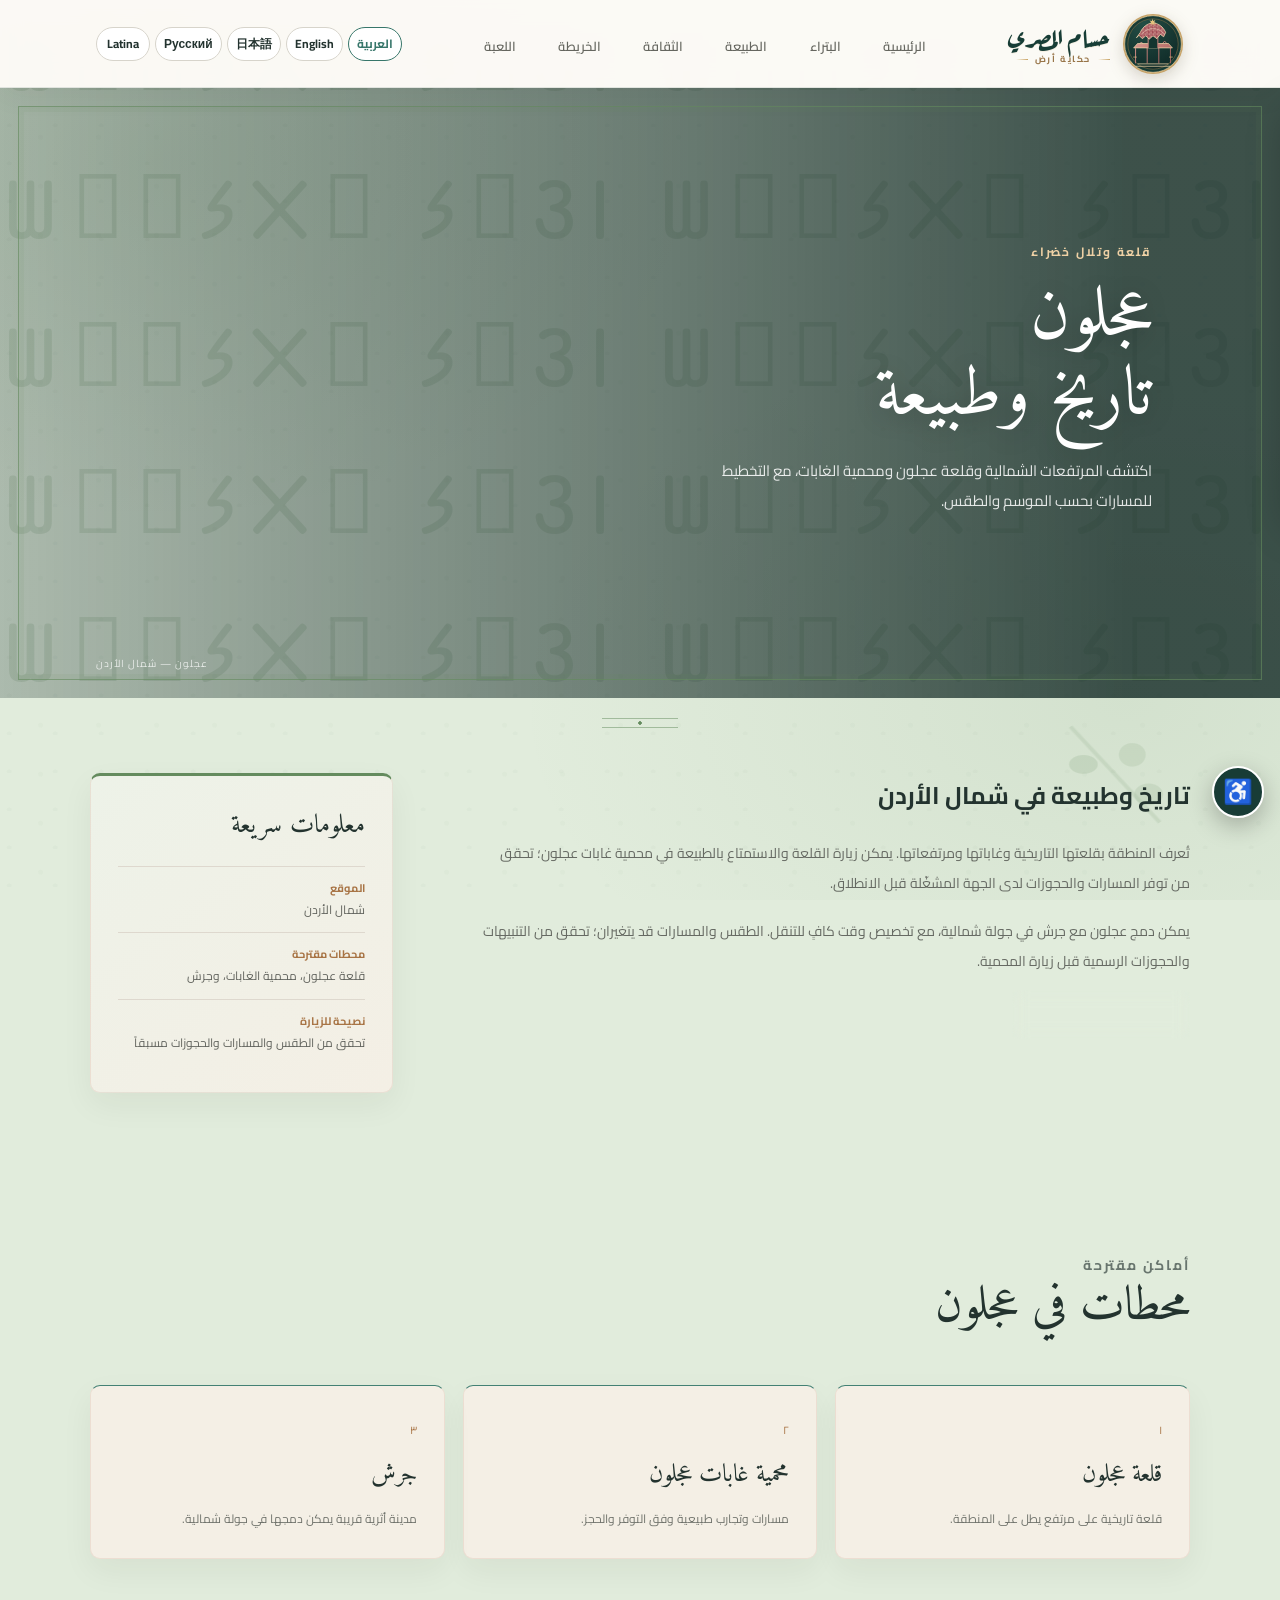
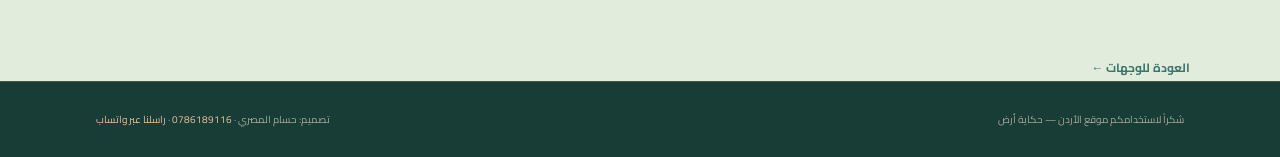
==== commit e19a2590: "Add visible reading fallback for unsupported mobile browsers" ====
--- a/ajloun.html
+++ b/ajloun.html
@@ -6,7 +6,7 @@
   <meta name="description" content="دليل زيارة عجلون: القلعة التاريخية ومحمية الغابات ونصائح التحقق من المسارات.">
   <meta name="robots" content="index, follow, max-image-preview:large">
   <title>عجلون | دليل الزيارة</title>
-  <link rel="stylesheet" href="style.css?v=2">
+  <link rel="stylesheet" href="style.css?v=4">
 </head>
 <body class="page-ajloun">
   <header class="site-header">
@@ -51,6 +51,6 @@
     <span>تصميم: حسام المصري · <a href="tel:0786189116" dir="ltr">0786189116</a> · <a href="https://wa.me/962786189116?text=%D9%85%D8%B1%D8%AD%D8%A8%D8%A7" target="_blank" rel="noopener noreferrer">راسلنا عبر واتساب</a></span>
   </footer>
   <script src="translation.js" defer></script>
-  <script src="accessibility.js" defer></script>
+  <script src="accessibility.js?v=4" defer></script>
 </body>
 </html>
--- a/style.css
+++ b/style.css
@@ -227,6 +227,22 @@
 }
 .a11y-action.active { color: #fff; background: #183c36; }
 .a11y-status { min-height: 20px; margin: 10px 0 0; color: #4a514d; font-size: 12px; }
+.a11y-reader { margin-top: 12px; }
+.a11y-reader[hidden] { display: none; }
+.a11y-reader-label { margin: 0 0 6px; color: #183c36; font-size: 11px; font-weight: 700; }
+.a11y-reader-text {
+  max-height: 210px;
+  overflow-y: auto;
+  border: 1px solid #d8d8cf;
+  border-radius: 8px;
+  padding: 10px 12px;
+  color: #1b2925;
+  background: #fff;
+  font-size: 14px;
+  line-height: 2;
+  white-space: pre-line;
+  overscroll-behavior: contain;
+}
 
 body.a11y-high-contrast { --ink: #000; --muted: #111; --sand: #fff; background: #fff; }
 body.a11y-high-contrast a, body.a11y-high-contrast p, body.a11y-high-contrast h1,
@@ -251,7 +267,7 @@
 
 @media (max-width: 700px) {
   .a11y-toggle { right: 14px; bottom: 76px; }
-  .a11y-panel { top: 148px; right: 14px; }
+  .a11y-panel { top: 148px; right: 14px; max-height: calc(100vh - 164px); overflow-y: auto; }
   .map-toolbar { grid-template-columns: 1fr; }
   .map-toolbar label { margin-top: 4px; }
   .map-section iframe { height: 420px; }
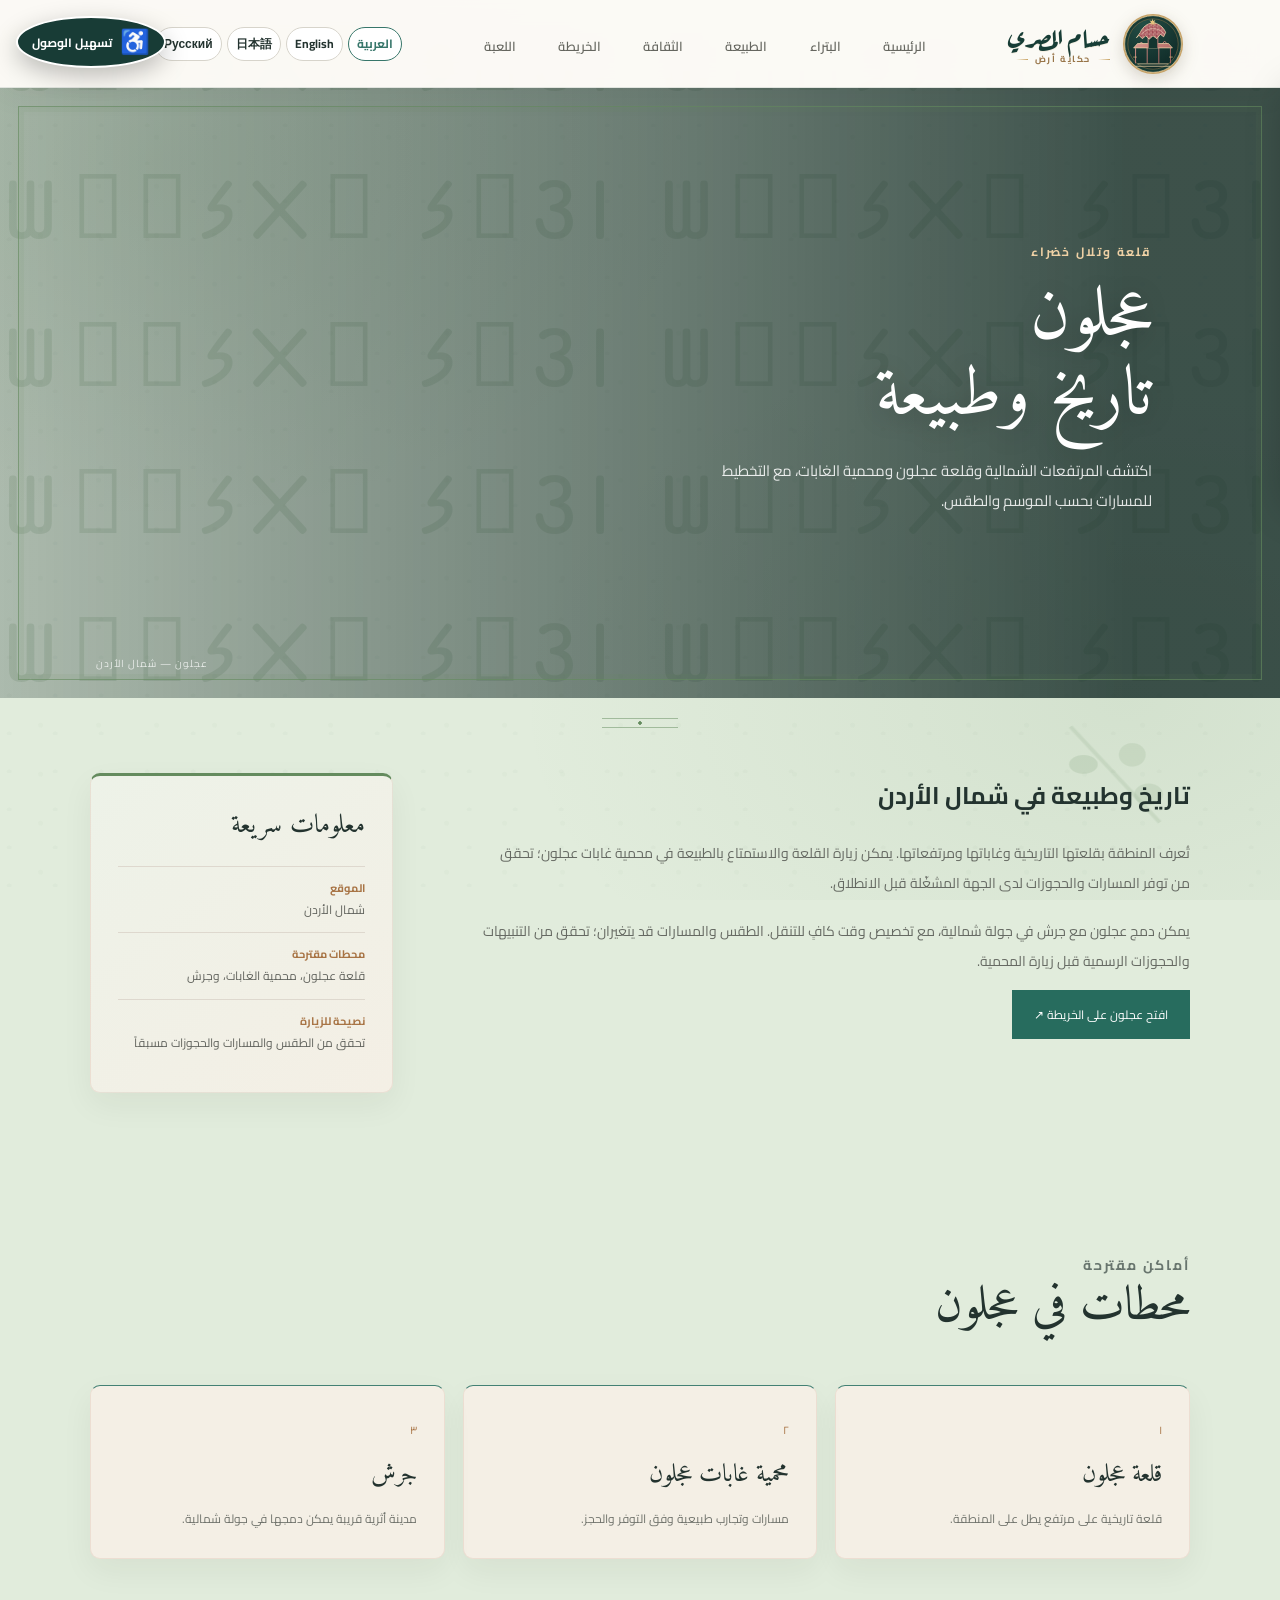
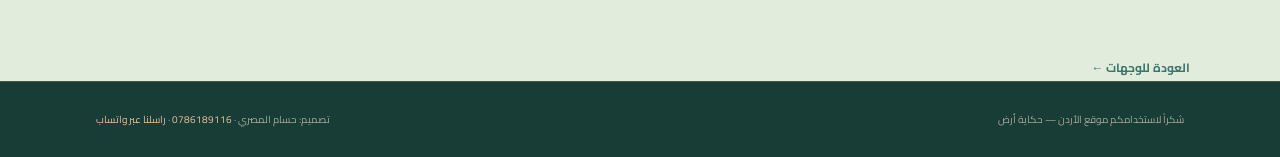
==== commit 6e7ea0ba: "Make accessibility tools prominent on every page" ====
--- a/ajloun.html
+++ b/ajloun.html
@@ -6,7 +6,7 @@
   <meta name="description" content="دليل زيارة عجلون: القلعة التاريخية ومحمية الغابات ونصائح التحقق من المسارات.">
   <meta name="robots" content="index, follow, max-image-preview:large">
   <title>عجلون | دليل الزيارة</title>
-  <link rel="stylesheet" href="style.css?v=4">
+  <link rel="stylesheet" href="style.css?v=5">
 </head>
 <body class="page-ajloun">
   <header class="site-header">
@@ -51,6 +51,6 @@
     <span>تصميم: حسام المصري · <a href="tel:0786189116" dir="ltr">0786189116</a> · <a href="https://wa.me/962786189116?text=%D9%85%D8%B1%D8%AD%D8%A8%D8%A7" target="_blank" rel="noopener noreferrer">راسلنا عبر واتساب</a></span>
   </footer>
   <script src="translation.js" defer></script>
-  <script src="accessibility.js?v=4" defer></script>
+  <script src="accessibility.js?v=5" defer></script>
 </body>
 </html>
--- a/style.css
+++ b/style.css
@@ -187,7 +187,7 @@
 .a11y-panel {
   position: fixed;
   z-index: 9999;
-  top: 96px;
+  top: 76px;
   right: 16px;
   width: min(330px, calc(100vw - 32px));
   padding: 16px;
@@ -202,10 +202,15 @@
 .a11y-toggle {
   position: fixed;
   z-index: 9998;
-  right: 16px;
-  bottom: 82px;
-  width: 52px;
+  top: 16px;
+  left: 16px;
+  min-width: 52px;
   height: 52px;
+  display: inline-flex;
+  align-items: center;
+  justify-content: center;
+  gap: 8px;
+  padding: 0 14px;
   border: 2px solid #fff;
   border-radius: 50%;
   color: #fff;
@@ -213,6 +218,11 @@
   box-shadow: 0 8px 24px rgba(0,0,0,.25);
   cursor: pointer;
   font-size: 24px;
+}
+.a11y-toggle strong {
+  color: inherit;
+  font: 700 12px "Cairo", Arial, sans-serif;
+  white-space: nowrap;
 }
 .a11y-panel h2 { margin: 0 0 12px; font-size: 20px; }
 .a11y-grid { display: grid; grid-template-columns: 1fr 1fr; gap: 8px; }
@@ -266,8 +276,9 @@
 }
 
 @media (max-width: 700px) {
-  .a11y-toggle { right: 14px; bottom: 76px; }
-  .a11y-panel { top: 148px; right: 14px; max-height: calc(100vh - 164px); overflow-y: auto; }
+  .a11y-toggle { top: 10px; left: 10px; min-width: 48px; height: 48px; padding: 0 11px; font-size: 20px; }
+  .a11y-toggle strong { font-size: 10px; }
+  .a11y-panel { top: 66px; left: 10px; right: 10px; max-height: calc(100vh - 82px); overflow-y: auto; }
   .map-toolbar { grid-template-columns: 1fr; }
   .map-toolbar label { margin-top: 4px; }
   .map-section iframe { height: 420px; }
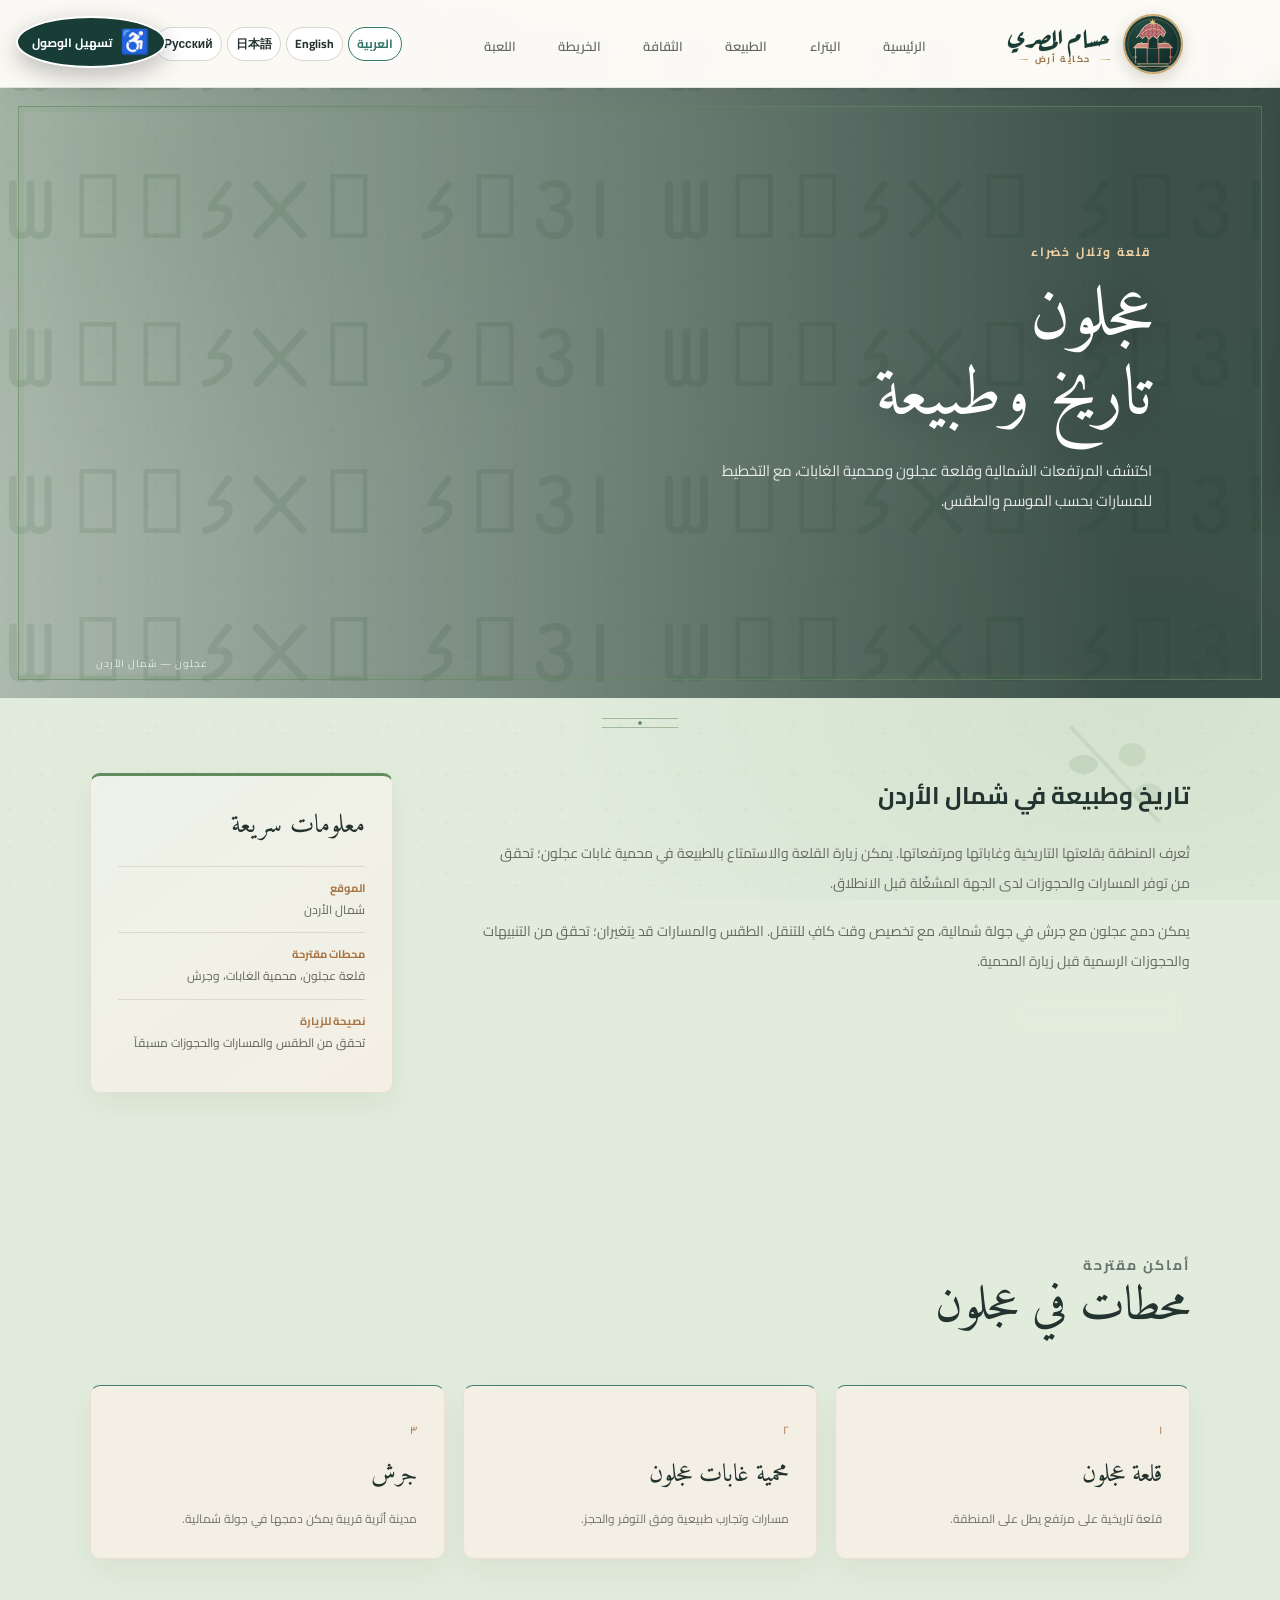
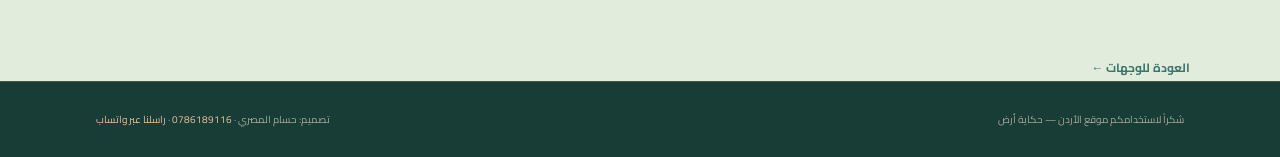
==== commit 50e4972d: "Fix mobile speech voice selection" ====
--- a/ajloun.html
+++ b/ajloun.html
@@ -6,7 +6,7 @@
   <meta name="description" content="دليل زيارة عجلون: القلعة التاريخية ومحمية الغابات ونصائح التحقق من المسارات.">
   <meta name="robots" content="index, follow, max-image-preview:large">
   <title>عجلون | دليل الزيارة</title>
-  <link rel="stylesheet" href="style.css?v=5">
+  <link rel="stylesheet" href="style.css?v=6">
 </head>
 <body class="page-ajloun">
   <header class="site-header">
@@ -51,6 +51,6 @@
     <span>تصميم: حسام المصري · <a href="tel:0786189116" dir="ltr">0786189116</a> · <a href="https://wa.me/962786189116?text=%D9%85%D8%B1%D8%AD%D8%A8%D8%A7" target="_blank" rel="noopener noreferrer">راسلنا عبر واتساب</a></span>
   </footer>
   <script src="translation.js" defer></script>
-  <script src="accessibility.js?v=5" defer></script>
+  <script src="accessibility.js?v=6" defer></script>
 </body>
 </html>
